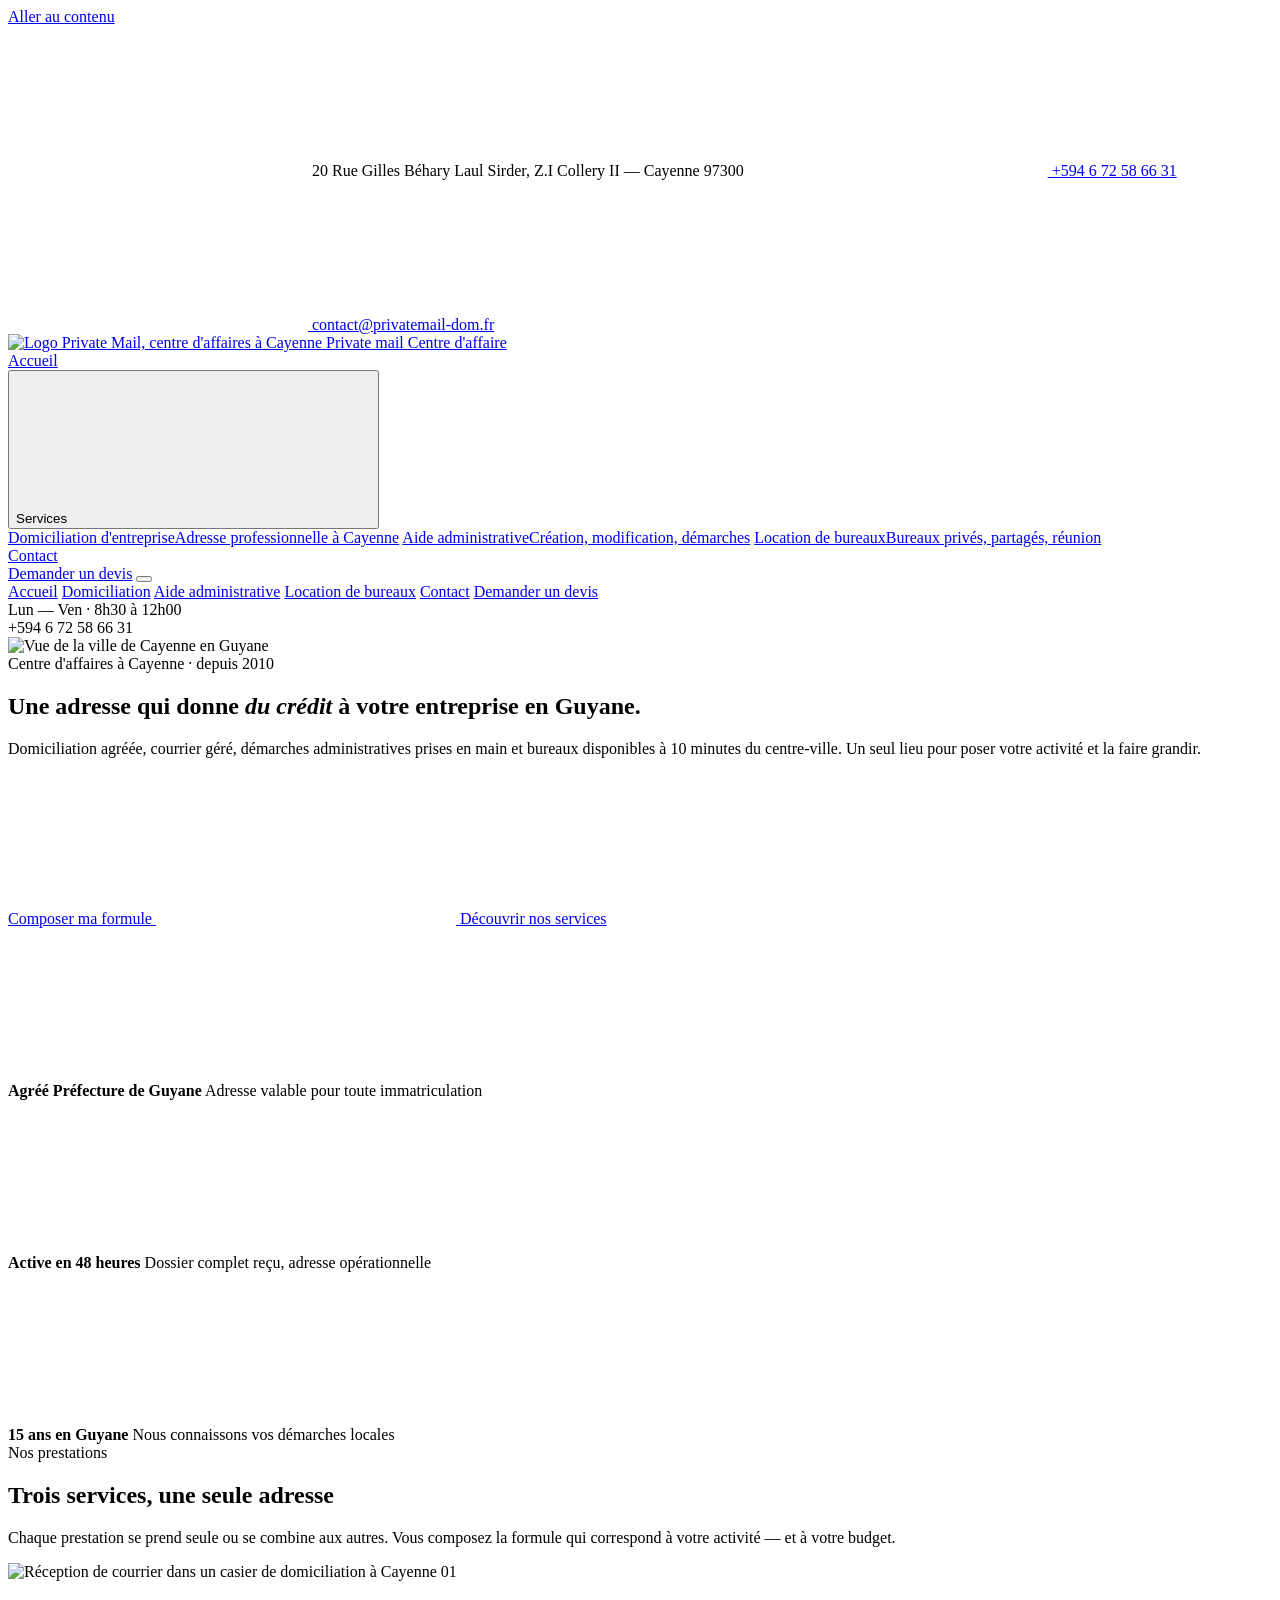
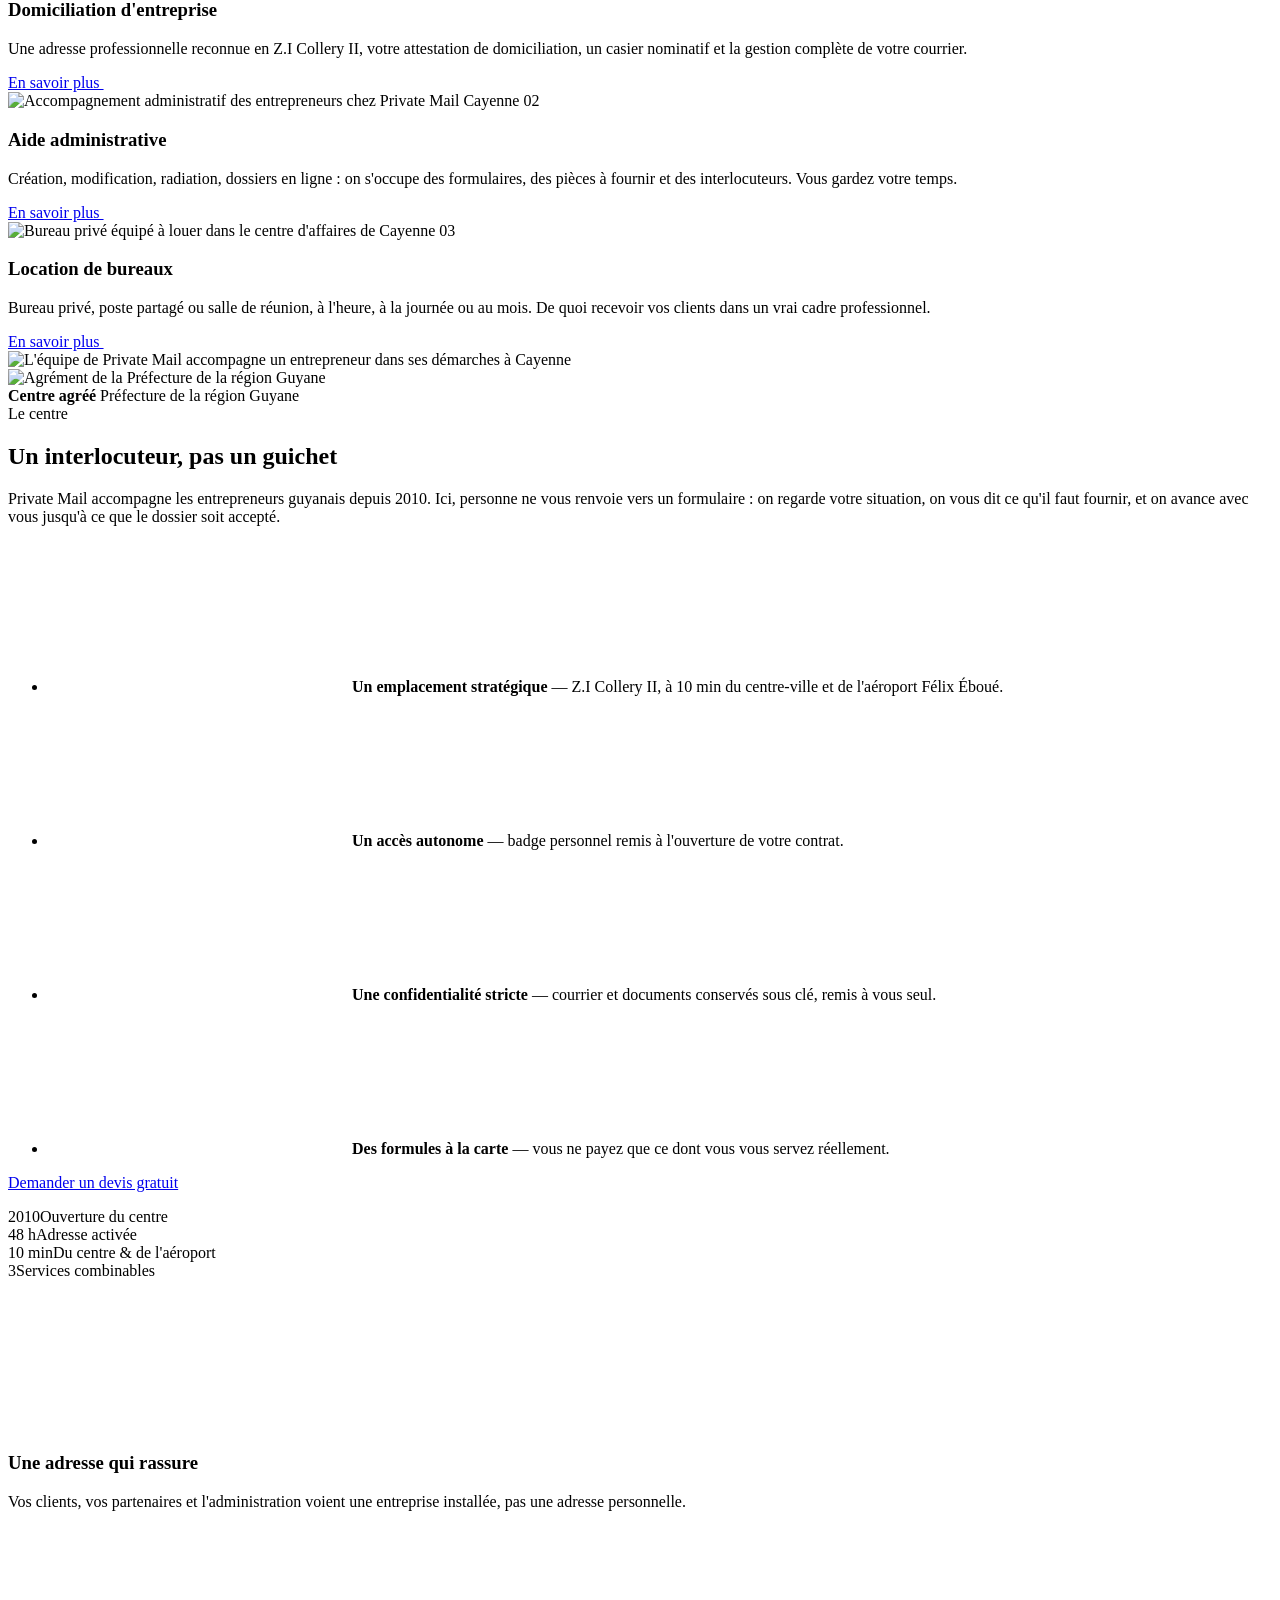
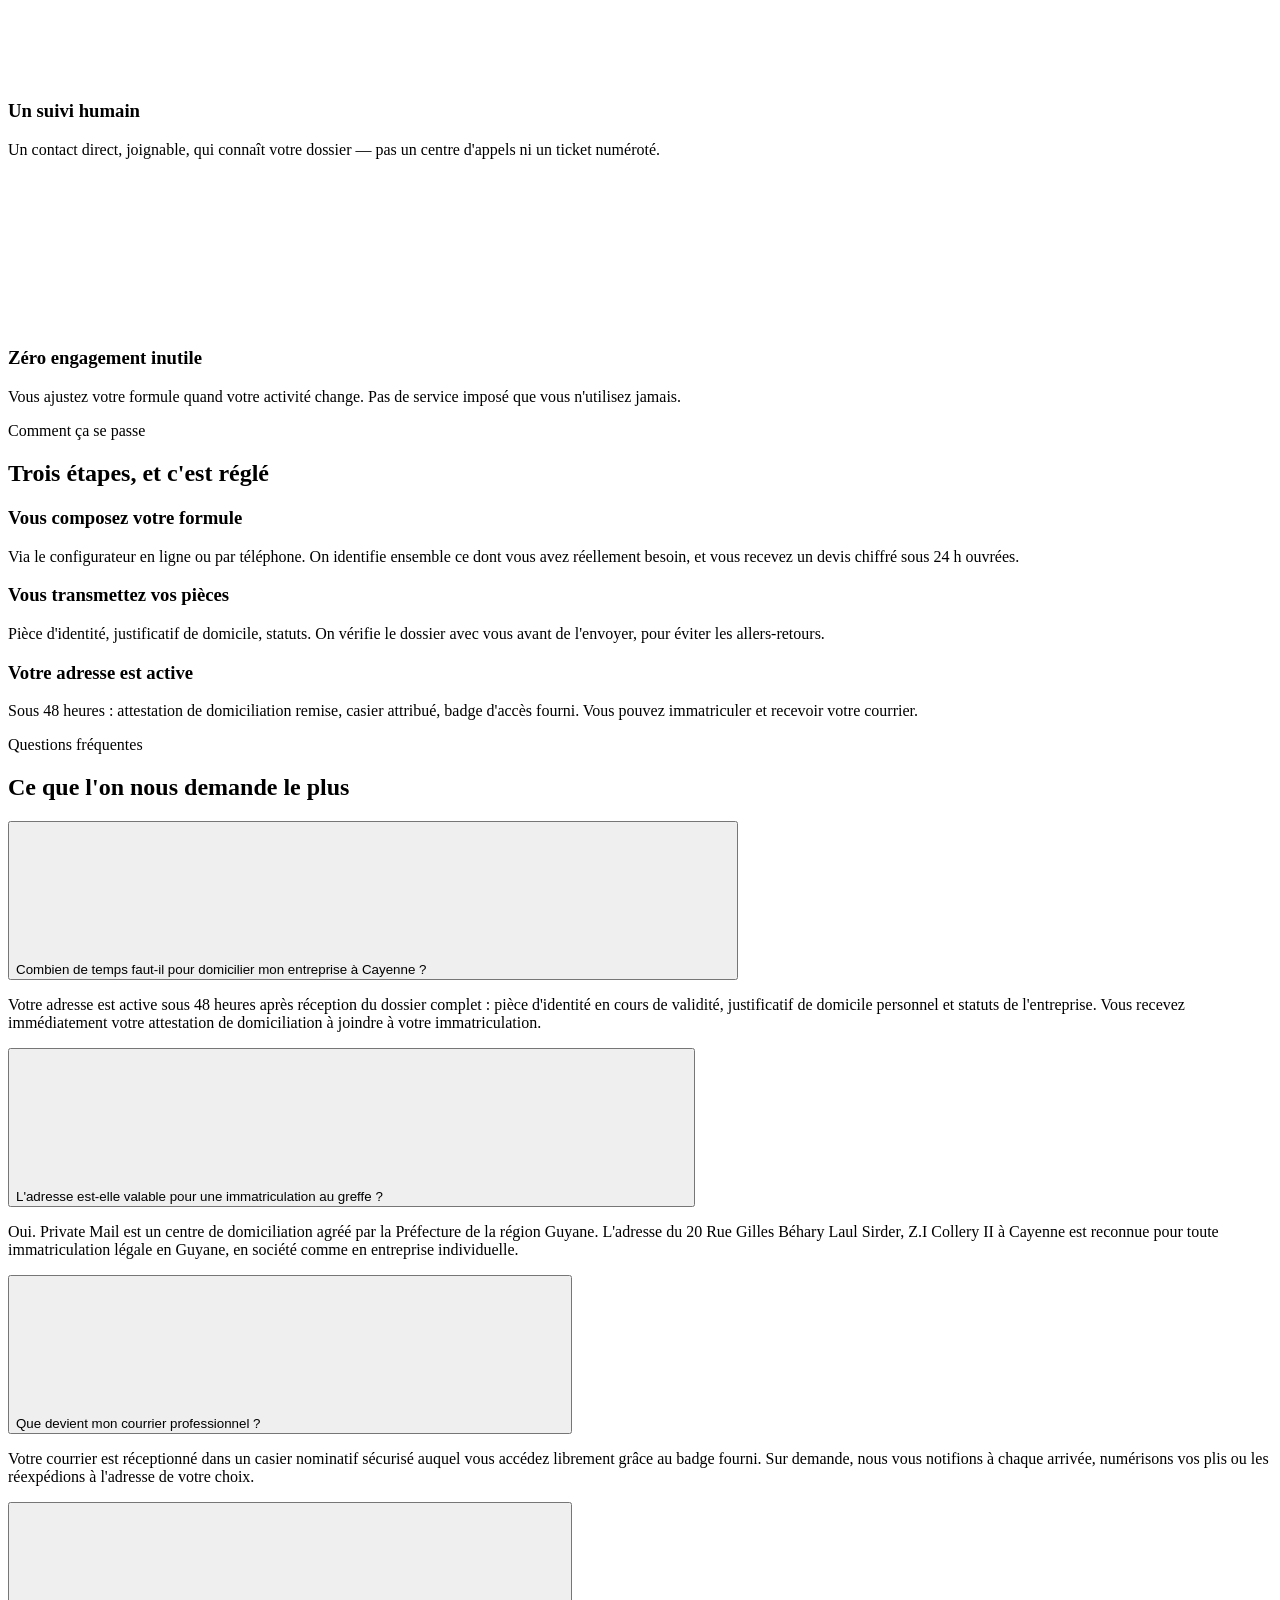
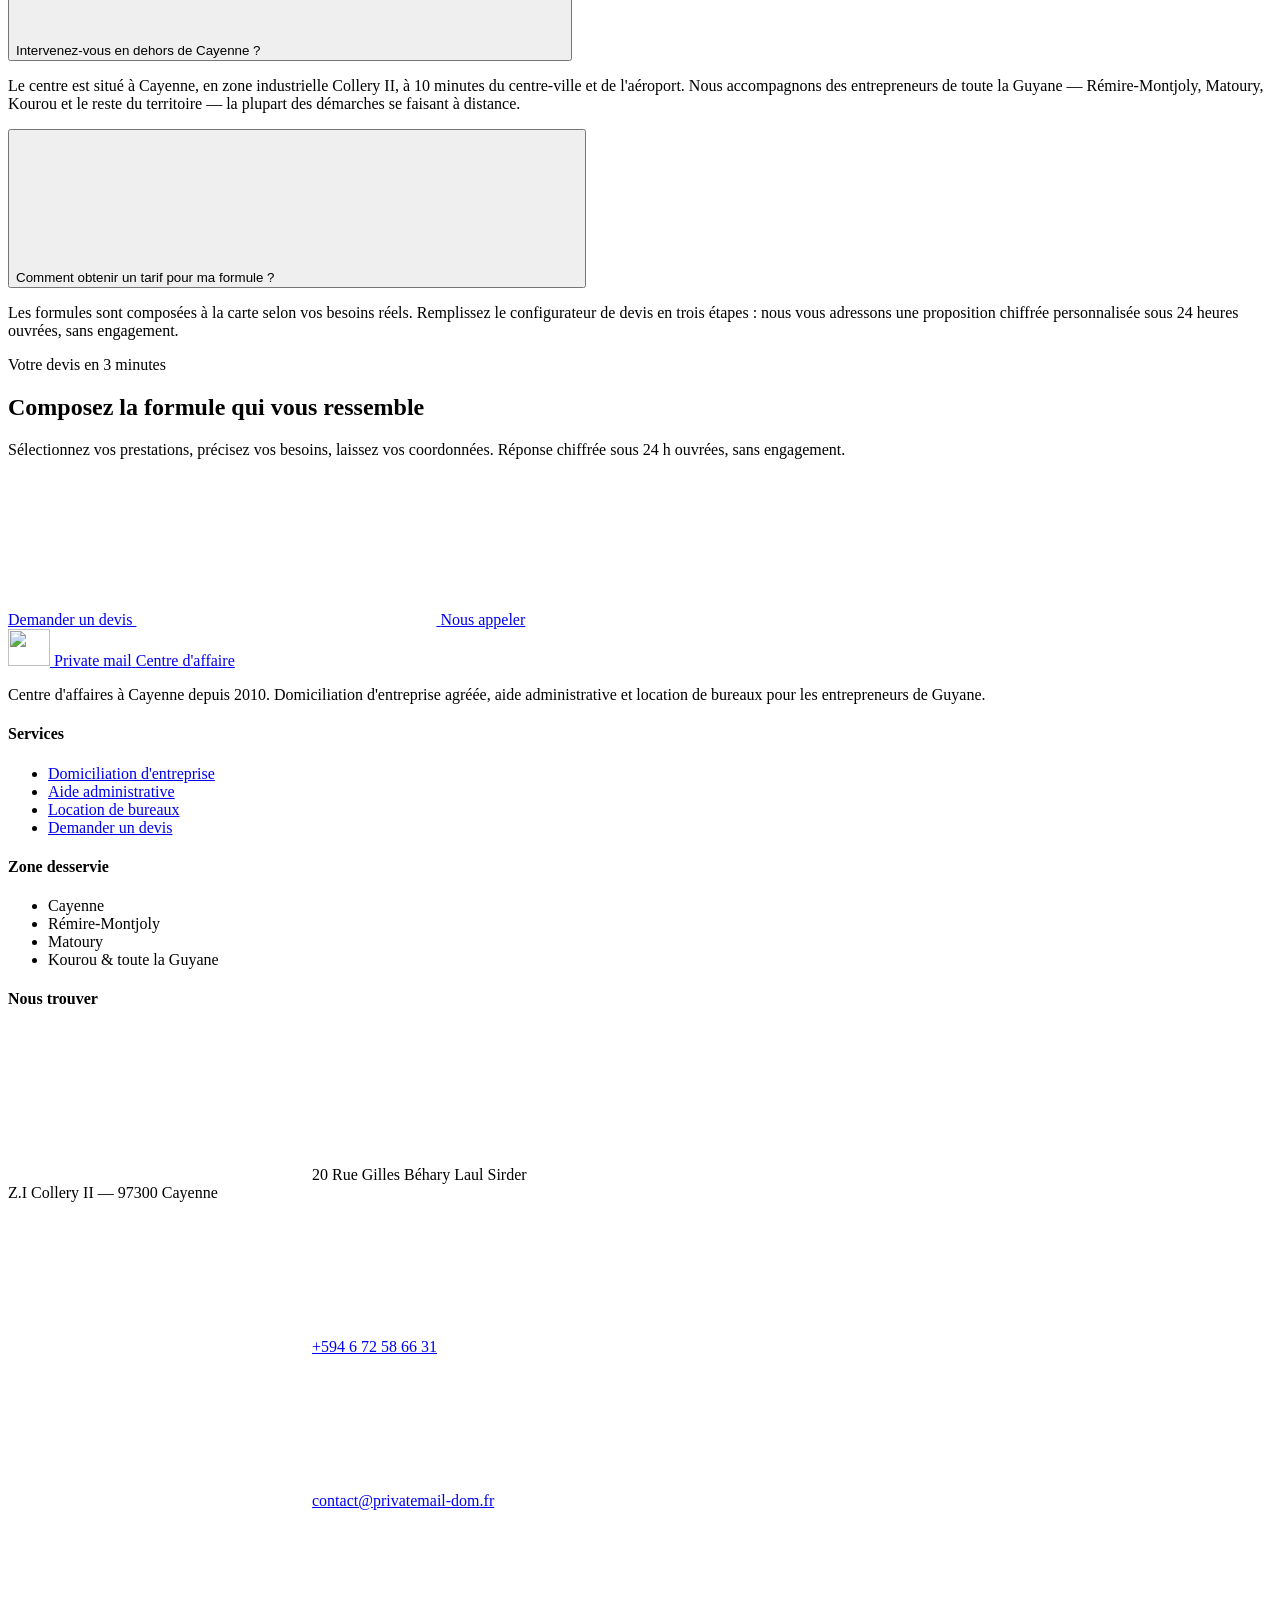
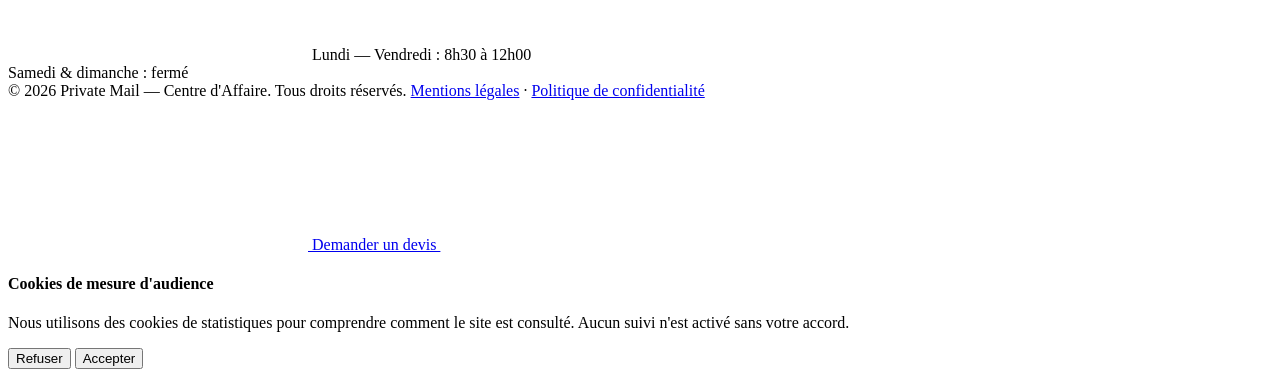
==== index.html @ 384c331b "Add files via upload" ====
<!DOCTYPE html>
<html lang="fr">
<head>
<meta charset="utf-8">
<meta name="viewport" content="width=device-width, initial-scale=1">
<title>Private Mail — Domiciliation d'entreprise à Cayenne</title>
<meta name="description" content="Centre d'affaires à Cayenne depuis 2010 : domiciliation d'entreprise agréée, aide administrative et location de bureaux en Guyane. Devis gratuit sous 24 h.">
<link rel="canonical" href="https://privatemail-dom.fr/">
<meta name="theme-color" content="#1C1815">
<link rel="icon" href="assets/img/favicon.png" type="image/png">

<meta property="og:type" content="website">
<meta property="og:locale" content="fr_FR">
<meta property="og:site_name" content="Private Mail — Centre d'Affaire">
<meta property="og:title" content="Private Mail — Domiciliation d'entreprise à Cayenne">
<meta property="og:description" content="Domiciliation agréée, aide administrative et location de bureaux à Cayenne. Adresse professionnelle active en 48 h.">
<meta property="og:url" content="https://privatemail-dom.fr/">
<meta property="og:image" content="https://privatemail-dom.fr/assets/img/ville-cayenne-guyane.webp">

<link rel="preconnect" href="https://fonts.googleapis.com">
<link rel="preconnect" href="https://fonts.gstatic.com" crossorigin>
<link href="https://fonts.googleapis.com/css2?family=Playfair+Display:ital,wght@0,500;0,600;1,500&family=Open+Sans:wght@400;600;700&display=swap" rel="stylesheet">
<link rel="stylesheet" href="assets/css/style.css">

<script type="application/ld+json">
{
  "@context": "https://schema.org",
  "@type": "ProfessionalService",
  "@id": "https://privatemail-dom.fr/#business",
  "name": "Private Mail — Centre d'Affaire",
  "description": "Centre d'affaires à Cayenne : domiciliation d'entreprise agréée par la Préfecture de la région Guyane, aide administrative et location de bureaux privés ou partagés.",
  "url": "https://privatemail-dom.fr/",
  "logo": "https://privatemail-dom.fr/assets/img/logo-private-mail.png",
  "image": "https://privatemail-dom.fr/assets/img/salle-courrier-private-mail-cayenne.jpg",
  "telephone": "+594672586631",
  "email": "contact@privatemail-dom.fr",
  "priceRange": "$$",
  "foundingDate": "2010",
  "address": {
    "@type": "PostalAddress",
    "streetAddress": "20 Rue Gilles Béhary Laul Sirder, Z.I Collery II",
    "addressLocality": "Cayenne",
    "postalCode": "97300",
    "addressRegion": "Guyane",
    "addressCountry": "GF"
  },
  "areaServed": [
    { "@type": "City", "name": "Cayenne" },
    { "@type": "City", "name": "Rémire-Montjoly" },
    { "@type": "City", "name": "Matoury" },
    { "@type": "City", "name": "Kourou" },
    { "@type": "AdministrativeArea", "name": "Guyane" }
  ],
  "openingHoursSpecification": [{
    "@type": "OpeningHoursSpecification",
    "dayOfWeek": ["Monday", "Tuesday", "Wednesday", "Thursday", "Friday"],
    "opens": "08:30",
    "closes": "12:00"
  }],
  "hasOfferCatalog": {
    "@type": "OfferCatalog",
    "name": "Services Private Mail",
    "itemListElement": [
      { "@type": "Offer", "itemOffered": { "@type": "Service", "name": "Domiciliation d'entreprise à Cayenne", "url": "https://privatemail-dom.fr/domiciliation.html" } },
      { "@type": "Offer", "itemOffered": { "@type": "Service", "name": "Aide administrative aux entreprises", "url": "https://privatemail-dom.fr/aide-administrative.html" } },
      { "@type": "Offer", "itemOffered": { "@type": "Service", "name": "Location de bureaux à Cayenne", "url": "https://privatemail-dom.fr/location-bureaux.html" } }
    ]
  }
}
</script>
<script type="application/ld+json">
{
  "@context": "https://schema.org",
  "@type": "FAQPage",
  "mainEntity": [
    {
      "@type": "Question",
      "name": "Combien de temps faut-il pour domicilier mon entreprise à Cayenne ?",
      "acceptedAnswer": { "@type": "Answer", "text": "Votre adresse est active sous 48 heures après réception du dossier complet : pièce d'identité en cours de validité, justificatif de domicile personnel et statuts de l'entreprise. Vous recevez immédiatement votre attestation de domiciliation à joindre à votre immatriculation." }
    },
    {
      "@type": "Question",
      "name": "L'adresse de Private Mail est-elle valable pour une immatriculation au greffe ?",
      "acceptedAnswer": { "@type": "Answer", "text": "Oui. Private Mail est un centre de domiciliation agréé par la Préfecture de la région Guyane. L'adresse du 20 Rue Gilles Béhary Laul Sirder, Z.I Collery II à Cayenne est reconnue pour toute immatriculation légale en Guyane, en société comme en entreprise individuelle." }
    },
    {
      "@type": "Question",
      "name": "Que devient mon courrier professionnel ?",
      "acceptedAnswer": { "@type": "Answer", "text": "Votre courrier est réceptionné dans un casier nominatif sécurisé auquel vous accédez librement grâce au badge fourni. Sur demande, nous vous notifions à chaque arrivée, numérisons vos plis ou les réexpédions à l'adresse de votre choix." }
    },
    {
      "@type": "Question",
      "name": "Intervenez-vous en dehors de Cayenne ?",
      "acceptedAnswer": { "@type": "Answer", "text": "Le centre est situé à Cayenne, en zone industrielle Collery II, à 10 minutes du centre-ville et de l'aéroport. Nous accompagnons des entrepreneurs de toute la Guyane : Rémire-Montjoly, Matoury, Kourou et le reste du territoire, la plupart des démarches se faisant à distance." }
    },
    {
      "@type": "Question",
      "name": "Comment obtenir un tarif pour ma formule ?",
      "acceptedAnswer": { "@type": "Answer", "text": "Les formules sont composées à la carte selon vos besoins réels. Remplissez le configurateur de devis en trois étapes : nous vous adressons une proposition chiffrée personnalisée sous 24 heures ouvrées, sans engagement." }
    }
  ]
}
</script>
<script src="assets/js/main.js" defer></script>
</head>
<body>
<a class="skip-link" href="#main">Aller au contenu</a>

<!-- Barre d'informations -->
<div class="topbar">
  <div class="wrap topbar__inner">
    <span class="topbar__item topbar__item--addr">
      <svg class="ico"><use href="assets/icons.svg#i-pin"></use></svg>
      20 Rue Gilles Béhary Laul Sirder, Z.I Collery II — Cayenne 97300
    </span>
    <a class="topbar__item" href="tel:+594672586631">
      <svg class="ico"><use href="assets/icons.svg#i-phone"></use></svg>
      +594 6 72 58 66 31
    </a>
    <a class="topbar__item" href="mailto:contact@privatemail-dom.fr">
      <svg class="ico"><use href="assets/icons.svg#i-mail"></use></svg>
      contact@privatemail-dom.fr
    </a>
  </div>
</div>

<!-- En-tête -->
<header class="header">
  <div class="wrap header__inner">
    <a class="brand" href="index.html">
      <img src="assets/img/logo-private-mail.png" alt="Logo Private Mail, centre d'affaires à Cayenne" width="42" height="37">
      <span>
        <span class="brand__name">Private mail</span>
        <span class="brand__tag">Centre d'affaire</span>
      </span>
    </a>

    <nav class="nav" aria-label="Navigation principale">
      <a class="nav__link" href="index.html" aria-current="page">Accueil</a>
      <div class="nav__group">
        <button class="nav__toggle" aria-expanded="false">
          Services
          <svg class="chev"><use href="assets/icons.svg#i-chevron"></use></svg>
        </button>
        <div class="submenu">
          <a href="domiciliation.html">Domiciliation d'entreprise<span>Adresse professionnelle à Cayenne</span></a>
          <a href="aide-administrative.html">Aide administrative<span>Création, modification, démarches</span></a>
          <a href="location-bureaux.html">Location de bureaux<span>Bureaux privés, partagés, réunion</span></a>
        </div>
      </div>
      <a class="nav__link" href="devis.html#contact">Contact</a>
    </nav>

    <a class="btn header__cta" href="devis.html">Demander un devis</a>

    <button class="burger" aria-label="Ouvrir le menu" aria-expanded="false"><span></span></button>
  </div>
</header>

<!-- Menu mobile -->
<nav class="mobile-nav" aria-label="Navigation mobile">
  <a href="index.html">Accueil</a>
  <a href="domiciliation.html">Domiciliation</a>
  <a href="aide-administrative.html">Aide administrative</a>
  <a href="location-bureaux.html">Location de bureaux</a>
  <a href="devis.html#contact">Contact</a>
  <a class="btn btn--lg" href="devis.html">Demander un devis</a>
  <div class="mobile-nav__meta">
    Lun — Ven · 8h30 à 12h00<br>
    +594 6 72 58 66 31
  </div>
</nav>

<main id="main">

  <!-- Hero -->
  <section class="hero">
    <div class="hero__media">
      <img src="assets/img/ville-cayenne-guyane.webp" alt="Vue de la ville de Cayenne en Guyane" width="1000" height="667" fetchpriority="high">
    </div>
    <div class="wrap hero__inner">
      <div class="hero__content">
        <span class="eyebrow hero__eyebrow">Centre d'affaires à Cayenne · depuis 2010</span>
        <h1>Une adresse qui donne <em>du crédit</em> à votre entreprise en Guyane.</h1>
        <p class="hero__lead">
          Domiciliation agréée, courrier géré, démarches administratives prises en main et bureaux
          disponibles à 10 minutes du centre-ville. Un seul lieu pour poser votre activité et la faire grandir.
        </p>
        <div class="hero__actions">
          <a class="btn btn--lg" href="devis.html">
            Composer ma formule
            <svg class="ico"><use href="assets/icons.svg#i-arrow"></use></svg>
          </a>
          <a class="btn btn--lg btn--outline-light" href="#services">Découvrir nos services</a>
        </div>
      </div>

      <div class="hero__proof">
        <div class="proof-item">
          <svg class="ico"><use href="assets/icons.svg#i-shield"></use></svg>
          <div>
            <strong>Agréé Préfecture de Guyane</strong>
            <span>Adresse valable pour toute immatriculation</span>
          </div>
        </div>
        <div class="proof-item">
          <svg class="ico"><use href="assets/icons.svg#i-bolt"></use></svg>
          <div>
            <strong>Active en 48 heures</strong>
            <span>Dossier complet reçu, adresse opérationnelle</span>
          </div>
        </div>
        <div class="proof-item">
          <svg class="ico"><use href="assets/icons.svg#i-award"></use></svg>
          <div>
            <strong>15 ans en Guyane</strong>
            <span>Nous connaissons vos démarches locales</span>
          </div>
        </div>
      </div>
    </div>
  </section>

  <!-- Services -->
  <section class="section section--cream" id="services">
    <div class="wrap">
      <div class="section-head section-head--center reveal">
        <span class="eyebrow eyebrow--center">Nos prestations</span>
        <h2>Trois services, une seule adresse</h2>
        <p class="lead lead--center">
          Chaque prestation se prend seule ou se combine aux autres. Vous composez la formule
          qui correspond à votre activité — et à votre budget.
        </p>
      </div>

      <div class="grid grid--3">
        <article class="svc reveal">
          <div class="svc__media">
            <img src="assets/img/reception-courrier-domiciliation-cayenne.jpg" alt="Réception de courrier dans un casier de domiciliation à Cayenne" loading="lazy" width="800" height="500">
            <span class="svc__num">01</span>
          </div>
          <div class="svc__body">
            <h3>Domiciliation d'entreprise</h3>
            <p>
              Une adresse professionnelle reconnue en Z.I Collery II, votre attestation de
              domiciliation, un casier nominatif et la gestion complète de votre courrier.
            </p>
            <a class="link-arrow" href="domiciliation.html">
              En savoir plus
              <svg class="ico" width="14" height="14"><use href="assets/icons.svg#i-arrow"></use></svg>
            </a>
          </div>
        </article>

        <article class="svc reveal" data-delay="1">
          <div class="svc__media">
            <img src="assets/img/accompagnement-administratif-cayenne.jpg" alt="Accompagnement administratif des entrepreneurs chez Private Mail Cayenne" loading="lazy" width="800" height="500">
            <span class="svc__num">02</span>
          </div>
          <div class="svc__body">
            <h3>Aide administrative</h3>
            <p>
              Création, modification, radiation, dossiers en ligne : on s'occupe des formulaires,
              des pièces à fournir et des interlocuteurs. Vous gardez votre temps.
            </p>
            <a class="link-arrow" href="aide-administrative.html">
              En savoir plus
              <svg class="ico" width="14" height="14"><use href="assets/icons.svg#i-arrow"></use></svg>
            </a>
          </div>
        </article>

        <article class="svc reveal" data-delay="2">
          <div class="svc__media">
            <img src="assets/img/bureau-prive-location-cayenne.jpg" alt="Bureau privé équipé à louer dans le centre d'affaires de Cayenne" loading="lazy" width="800" height="500">
            <span class="svc__num">03</span>
          </div>
          <div class="svc__body">
            <h3>Location de bureaux</h3>
            <p>
              Bureau privé, poste partagé ou salle de réunion, à l'heure, à la journée ou au mois.
              De quoi recevoir vos clients dans un vrai cadre professionnel.
            </p>
            <a class="link-arrow" href="location-bureaux.html">
              En savoir plus
              <svg class="ico" width="14" height="14"><use href="assets/icons.svg#i-arrow"></use></svg>
            </a>
          </div>
        </article>
      </div>
    </div>
  </section>

  <!-- Le centre -->
  <section class="section section--paper">
    <div class="wrap split split--reverse">
      <div class="split__media split__media--tall reveal">
        <img src="assets/img/gerant-private-mail-cayenne.jpg" alt="L'équipe de Private Mail accompagne un entrepreneur dans ses démarches à Cayenne" loading="lazy" width="900" height="1200">
        <div class="badge-float">
          <img src="assets/img/agrement-prefecture-guyane.png" alt="Agrément de la Préfecture de la région Guyane" width="54" height="48" loading="lazy">
          <div>
            <strong>Centre agréé</strong>
            <span>Préfecture de la région Guyane</span>
          </div>
        </div>
      </div>
      <div class="reveal" data-delay="1">
        <span class="eyebrow">Le centre</span>
        <h2>Un interlocuteur, pas un guichet</h2>
        <p class="lead">
          Private Mail accompagne les entrepreneurs guyanais depuis 2010. Ici, personne ne vous
          renvoie vers un formulaire : on regarde votre situation, on vous dit ce qu'il faut fournir,
          et on avance avec vous jusqu'à ce que le dossier soit accepté.
        </p>
        <ul class="checklist">
          <li>
            <svg class="ico"><use href="assets/icons.svg#i-check"></use></svg>
            <span><strong>Un emplacement stratégique</strong> — Z.I Collery II, à 10 min du centre-ville et de l'aéroport Félix Éboué.</span>
          </li>
          <li>
            <svg class="ico"><use href="assets/icons.svg#i-check"></use></svg>
            <span><strong>Un accès autonome</strong> — badge personnel remis à l'ouverture de votre contrat.</span>
          </li>
          <li>
            <svg class="ico"><use href="assets/icons.svg#i-check"></use></svg>
            <span><strong>Une confidentialité stricte</strong> — courrier et documents conservés sous clé, remis à vous seul.</span>
          </li>
          <li>
            <svg class="ico"><use href="assets/icons.svg#i-check"></use></svg>
            <span><strong>Des formules à la carte</strong> — vous ne payez que ce dont vous vous servez réellement.</span>
          </li>
        </ul>
        <p style="margin-top:var(--s-6)">
          <a class="btn" href="devis.html">Demander un devis gratuit</a>
        </p>
      </div>
    </div>
  </section>

  <!-- Chiffres + arguments -->
  <section class="section section--ink">
    <div class="wrap">
      <div class="stats reveal">
        <div class="stat"><span class="stat__n">2010</span><span class="stat__l">Ouverture du centre</span></div>
        <div class="stat"><span class="stat__n">48 h</span><span class="stat__l">Adresse activée</span></div>
        <div class="stat"><span class="stat__n">10 min</span><span class="stat__l">Du centre &amp; de l'aéroport</span></div>
        <div class="stat"><span class="stat__n">3</span><span class="stat__l">Services combinables</span></div>
      </div>

      <div class="grid grid--3" style="margin-top:var(--s-8)">
        <div class="feat reveal">
          <svg class="ico"><use href="assets/icons.svg#i-building"></use></svg>
          <h3>Une adresse qui rassure</h3>
          <p>Vos clients, vos partenaires et l'administration voient une entreprise installée, pas une adresse personnelle.</p>
        </div>
        <div class="feat reveal" data-delay="1">
          <svg class="ico"><use href="assets/icons.svg#i-support"></use></svg>
          <h3>Un suivi humain</h3>
          <p>Un contact direct, joignable, qui connaît votre dossier — pas un centre d'appels ni un ticket numéroté.</p>
        </div>
        <div class="feat reveal" data-delay="2">
          <svg class="ico"><use href="assets/icons.svg#i-key"></use></svg>
          <h3>Zéro engagement inutile</h3>
          <p>Vous ajustez votre formule quand votre activité change. Pas de service imposé que vous n'utilisez jamais.</p>
        </div>
      </div>
    </div>
  </section>

  <!-- Comment ça marche -->
  <section class="section section--cream">
    <div class="wrap">
      <div class="section-head section-head--center reveal">
        <span class="eyebrow eyebrow--center">Comment ça se passe</span>
        <h2>Trois étapes, et c'est réglé</h2>
      </div>
      <div class="steps">
        <div class="step reveal">
          <h3>Vous composez votre formule</h3>
          <p>Via le configurateur en ligne ou par téléphone. On identifie ensemble ce dont vous avez réellement besoin, et vous recevez un devis chiffré sous 24 h ouvrées.</p>
        </div>
        <div class="step reveal" data-delay="1">
          <h3>Vous transmettez vos pièces</h3>
          <p>Pièce d'identité, justificatif de domicile, statuts. On vérifie le dossier avec vous avant de l'envoyer, pour éviter les allers-retours.</p>
        </div>
        <div class="step reveal" data-delay="2">
          <h3>Votre adresse est active</h3>
          <p>Sous 48 heures : attestation de domiciliation remise, casier attribué, badge d'accès fourni. Vous pouvez immatriculer et recevoir votre courrier.</p>
        </div>
      </div>
    </div>
  </section>

  <!-- FAQ -->
  <section class="section section--paper">
    <div class="wrap-narrow">
      <div class="section-head section-head--center reveal">
        <span class="eyebrow eyebrow--center">Questions fréquentes</span>
        <h2>Ce que l'on nous demande le plus</h2>
      </div>

      <div class="faq reveal">
        <div class="faq__item">
          <button class="faq__q" aria-expanded="false">
            Combien de temps faut-il pour domicilier mon entreprise à Cayenne ?
            <span class="sign"><svg><use href="assets/icons.svg#i-plus"></use></svg></span>
          </button>
          <div class="faq__a"><div><p>Votre adresse est active sous 48 heures après réception du dossier complet : pièce d'identité en cours de validité, justificatif de domicile personnel et statuts de l'entreprise. Vous recevez immédiatement votre attestation de domiciliation à joindre à votre immatriculation.</p></div></div>
        </div>
        <div class="faq__item">
          <button class="faq__q" aria-expanded="false">
            L'adresse est-elle valable pour une immatriculation au greffe ?
            <span class="sign"><svg><use href="assets/icons.svg#i-plus"></use></svg></span>
          </button>
          <div class="faq__a"><div><p>Oui. Private Mail est un centre de domiciliation agréé par la Préfecture de la région Guyane. L'adresse du 20 Rue Gilles Béhary Laul Sirder, Z.I Collery II à Cayenne est reconnue pour toute immatriculation légale en Guyane, en société comme en entreprise individuelle.</p></div></div>
        </div>
        <div class="faq__item">
          <button class="faq__q" aria-expanded="false">
            Que devient mon courrier professionnel ?
            <span class="sign"><svg><use href="assets/icons.svg#i-plus"></use></svg></span>
          </button>
          <div class="faq__a"><div><p>Votre courrier est réceptionné dans un casier nominatif sécurisé auquel vous accédez librement grâce au badge fourni. Sur demande, nous vous notifions à chaque arrivée, numérisons vos plis ou les réexpédions à l'adresse de votre choix.</p></div></div>
        </div>
        <div class="faq__item">
          <button class="faq__q" aria-expanded="false">
            Intervenez-vous en dehors de Cayenne ?
            <span class="sign"><svg><use href="assets/icons.svg#i-plus"></use></svg></span>
          </button>
          <div class="faq__a"><div><p>Le centre est situé à Cayenne, en zone industrielle Collery II, à 10 minutes du centre-ville et de l'aéroport. Nous accompagnons des entrepreneurs de toute la Guyane — Rémire-Montjoly, Matoury, Kourou et le reste du territoire — la plupart des démarches se faisant à distance.</p></div></div>
        </div>
        <div class="faq__item">
          <button class="faq__q" aria-expanded="false">
            Comment obtenir un tarif pour ma formule ?
            <span class="sign"><svg><use href="assets/icons.svg#i-plus"></use></svg></span>
          </button>
          <div class="faq__a"><div><p>Les formules sont composées à la carte selon vos besoins réels. Remplissez le configurateur de devis en trois étapes : nous vous adressons une proposition chiffrée personnalisée sous 24 heures ouvrées, sans engagement.</p></div></div>
        </div>
      </div>
    </div>
  </section>

  <!-- CTA -->
  <section class="cta-band">
    <div class="wrap cta-band__inner">
      <div class="reveal">
        <span class="eyebrow">Votre devis en 3 minutes</span>
        <h2>Composez la formule qui vous ressemble</h2>
        <p>Sélectionnez vos prestations, précisez vos besoins, laissez vos coordonnées. Réponse chiffrée sous 24 h ouvrées, sans engagement.</p>
      </div>
      <div class="cta-band__actions reveal" data-delay="1">
        <a class="btn btn--light btn--lg" href="devis.html">
          Demander un devis
          <svg class="ico"><use href="assets/icons.svg#i-arrow"></use></svg>
        </a>
        <a class="btn btn--outline-light btn--lg" href="tel:+594672586631">Nous appeler</a>
      </div>
    </div>
  </section>

</main>

<!-- Pied de page -->
<footer class="footer">
  <div class="wrap">
    <div class="footer__top">
      <div>
        <a class="brand" href="index.html">
          <img src="assets/img/logo-private-mail.png" alt="" width="42" height="37">
          <span>
            <span class="brand__name">Private mail</span>
            <span class="brand__tag">Centre d'affaire</span>
          </span>
        </a>
        <p class="footer__about">
          Centre d'affaires à Cayenne depuis 2010. Domiciliation d'entreprise agréée,
          aide administrative et location de bureaux pour les entrepreneurs de Guyane.
        </p>
      </div>

      <div>
        <h4>Services</h4>
        <ul>
          <li><a href="domiciliation.html">Domiciliation d'entreprise</a></li>
          <li><a href="aide-administrative.html">Aide administrative</a></li>
          <li><a href="location-bureaux.html">Location de bureaux</a></li>
          <li><a href="devis.html">Demander un devis</a></li>
        </ul>
      </div>

      <div>
        <h4>Zone desservie</h4>
        <ul>
          <li>Cayenne</li>
          <li>Rémire-Montjoly</li>
          <li>Matoury</li>
          <li>Kourou &amp; toute la Guyane</li>
        </ul>
      </div>

      <div>
        <h4>Nous trouver</h4>
        <div class="footer__nap">
          <div>
            <svg class="ico"><use href="assets/icons.svg#i-pin"></use></svg>
            <span>20 Rue Gilles Béhary Laul Sirder<br>Z.I Collery II — 97300 Cayenne</span>
          </div>
          <div>
            <svg class="ico"><use href="assets/icons.svg#i-phone"></use></svg>
            <a href="tel:+594672586631">+594 6 72 58 66 31</a>
          </div>
          <div>
            <svg class="ico"><use href="assets/icons.svg#i-mail"></use></svg>
            <a href="mailto:contact@privatemail-dom.fr">contact@privatemail-dom.fr</a>
          </div>
          <div>
            <svg class="ico"><use href="assets/icons.svg#i-clock"></use></svg>
            <span>Lundi — Vendredi : 8h30 à 12h00<br>Samedi &amp; dimanche : fermé</span>
          </div>
        </div>
      </div>
    </div>

    <div class="footer__bottom">
      <span>© 2026 Private Mail — Centre d'Affaire. Tous droits réservés.</span>
      <span><a href="#">Mentions légales</a> · <a href="#">Politique de confidentialité</a></span>
    </div>
  </div>
</footer>

<!-- Action permanente -->
<div class="fab">
  <a class="fab__main" href="devis.html">
    <svg class="ico"><use href="assets/icons.svg#i-quote"></use></svg>
    Demander un devis
  </a>
  <a class="fab__call" href="tel:+594672586631" aria-label="Appeler Private Mail">
    <svg class="ico"><use href="assets/icons.svg#i-phone"></use></svg>
  </a>
</div>

<!-- Consentement cookies -->
<div class="cookie" role="dialog" aria-label="Consentement aux cookies">
  <h4>Cookies de mesure d'audience</h4>
  <p>Nous utilisons des cookies de statistiques pour comprendre comment le site est consulté. Aucun suivi n'est activé sans votre accord.</p>
  <div class="cookie__actions">
    <button class="btn btn--ghost" data-consent="denied">Refuser</button>
    <button class="btn" data-consent="granted">Accepter</button>
  </div>
</div>

</body>
</html>
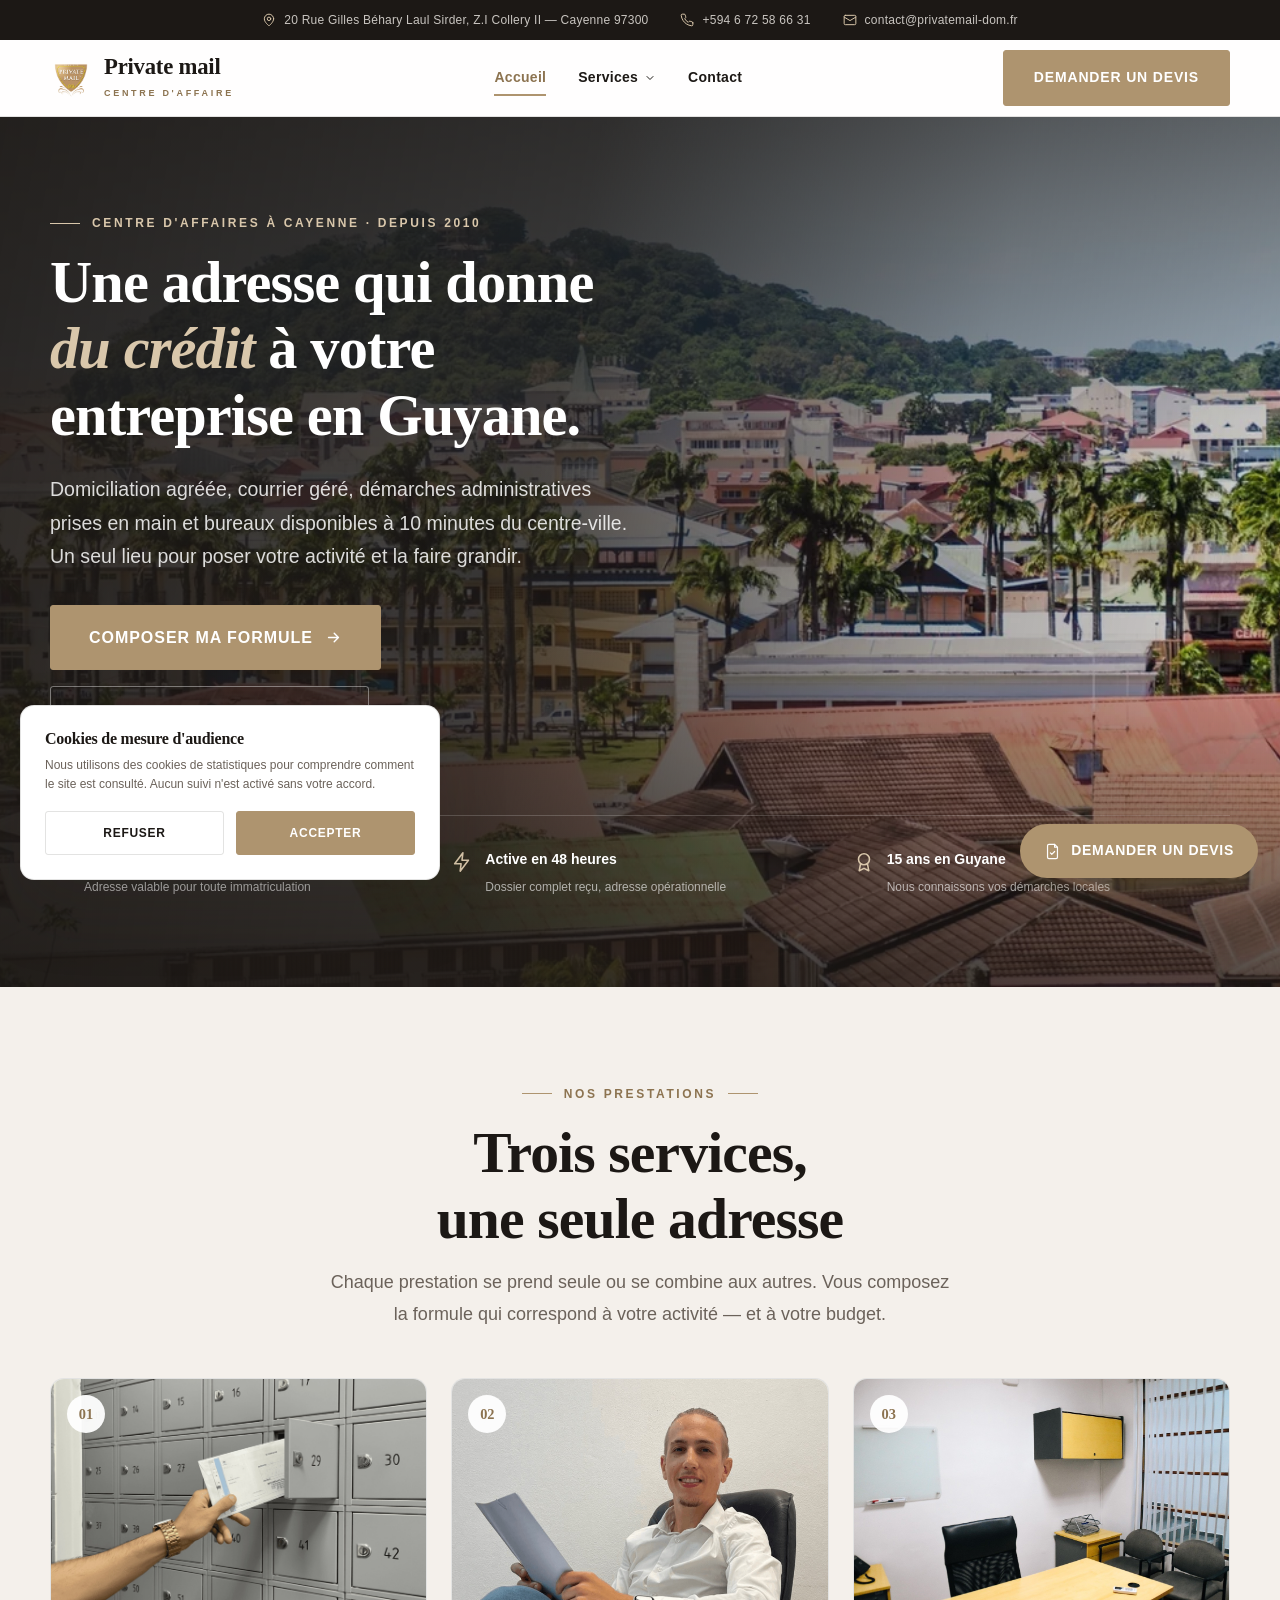
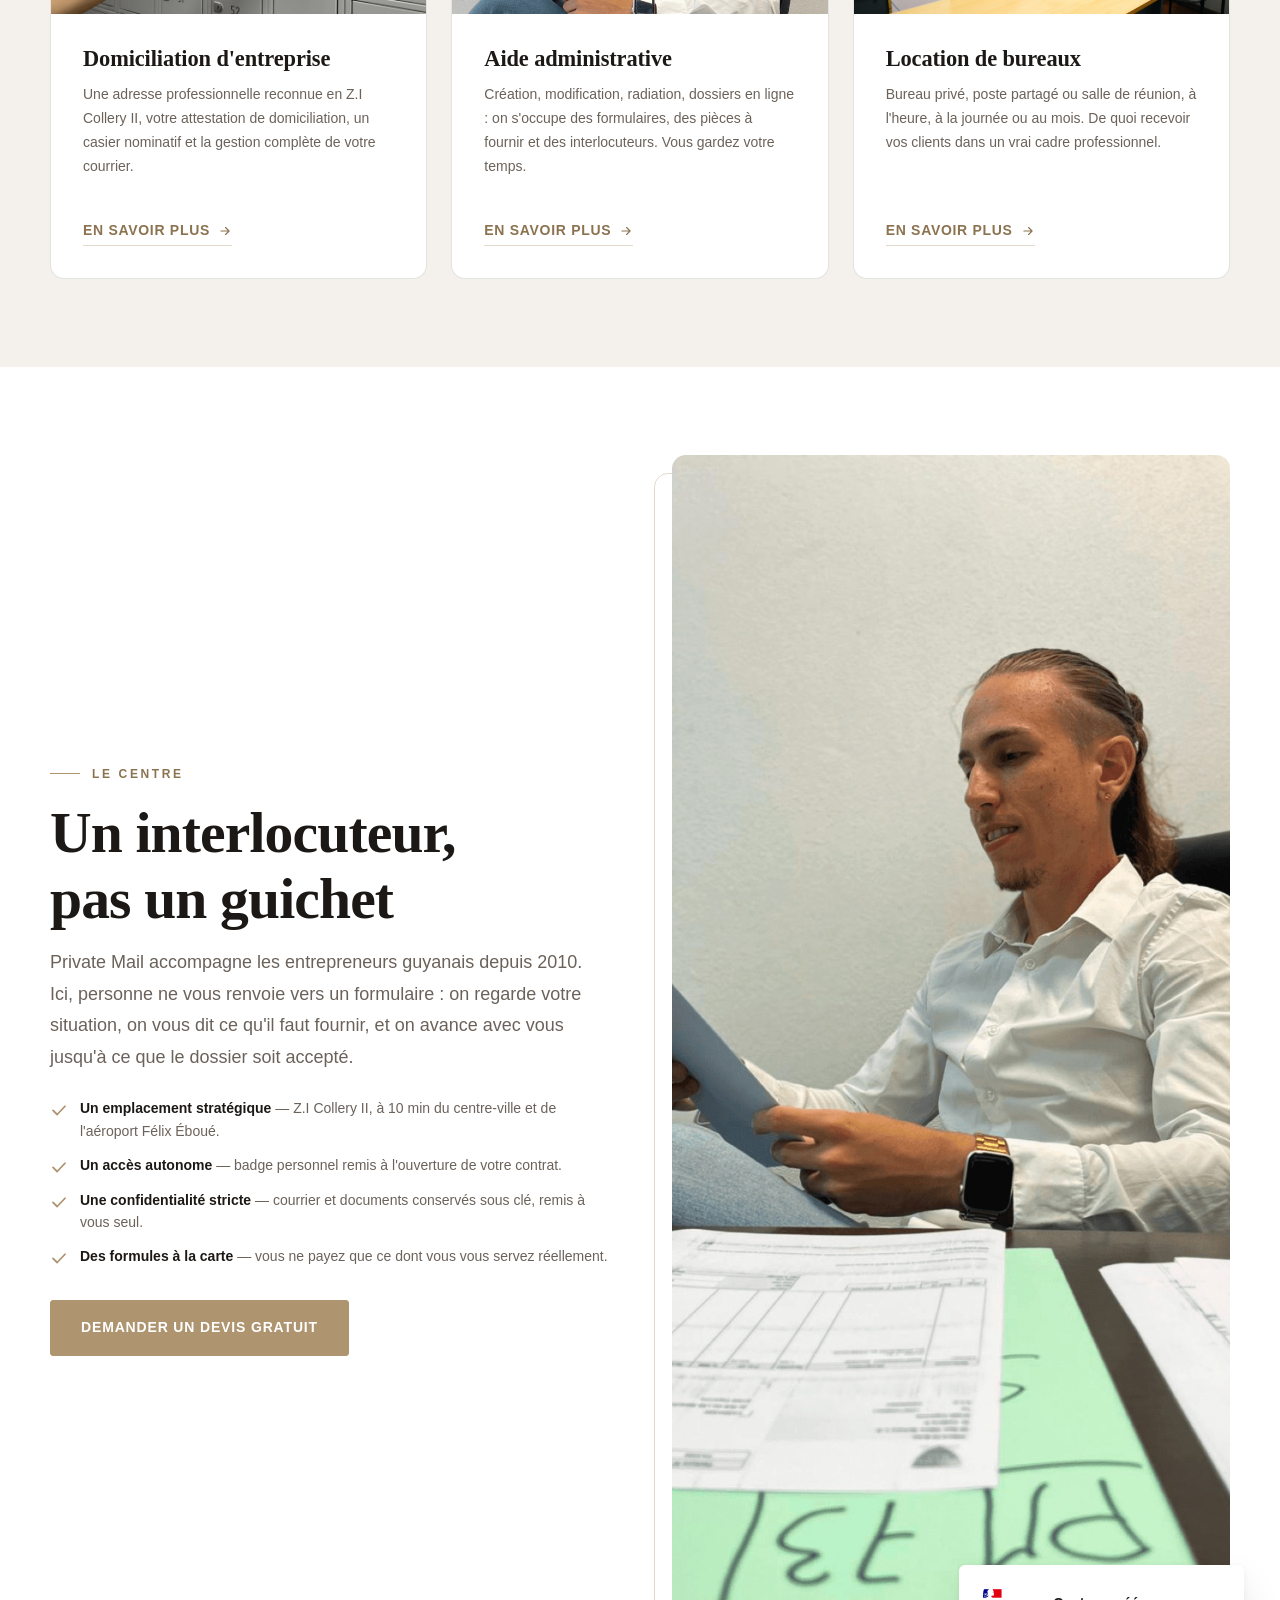
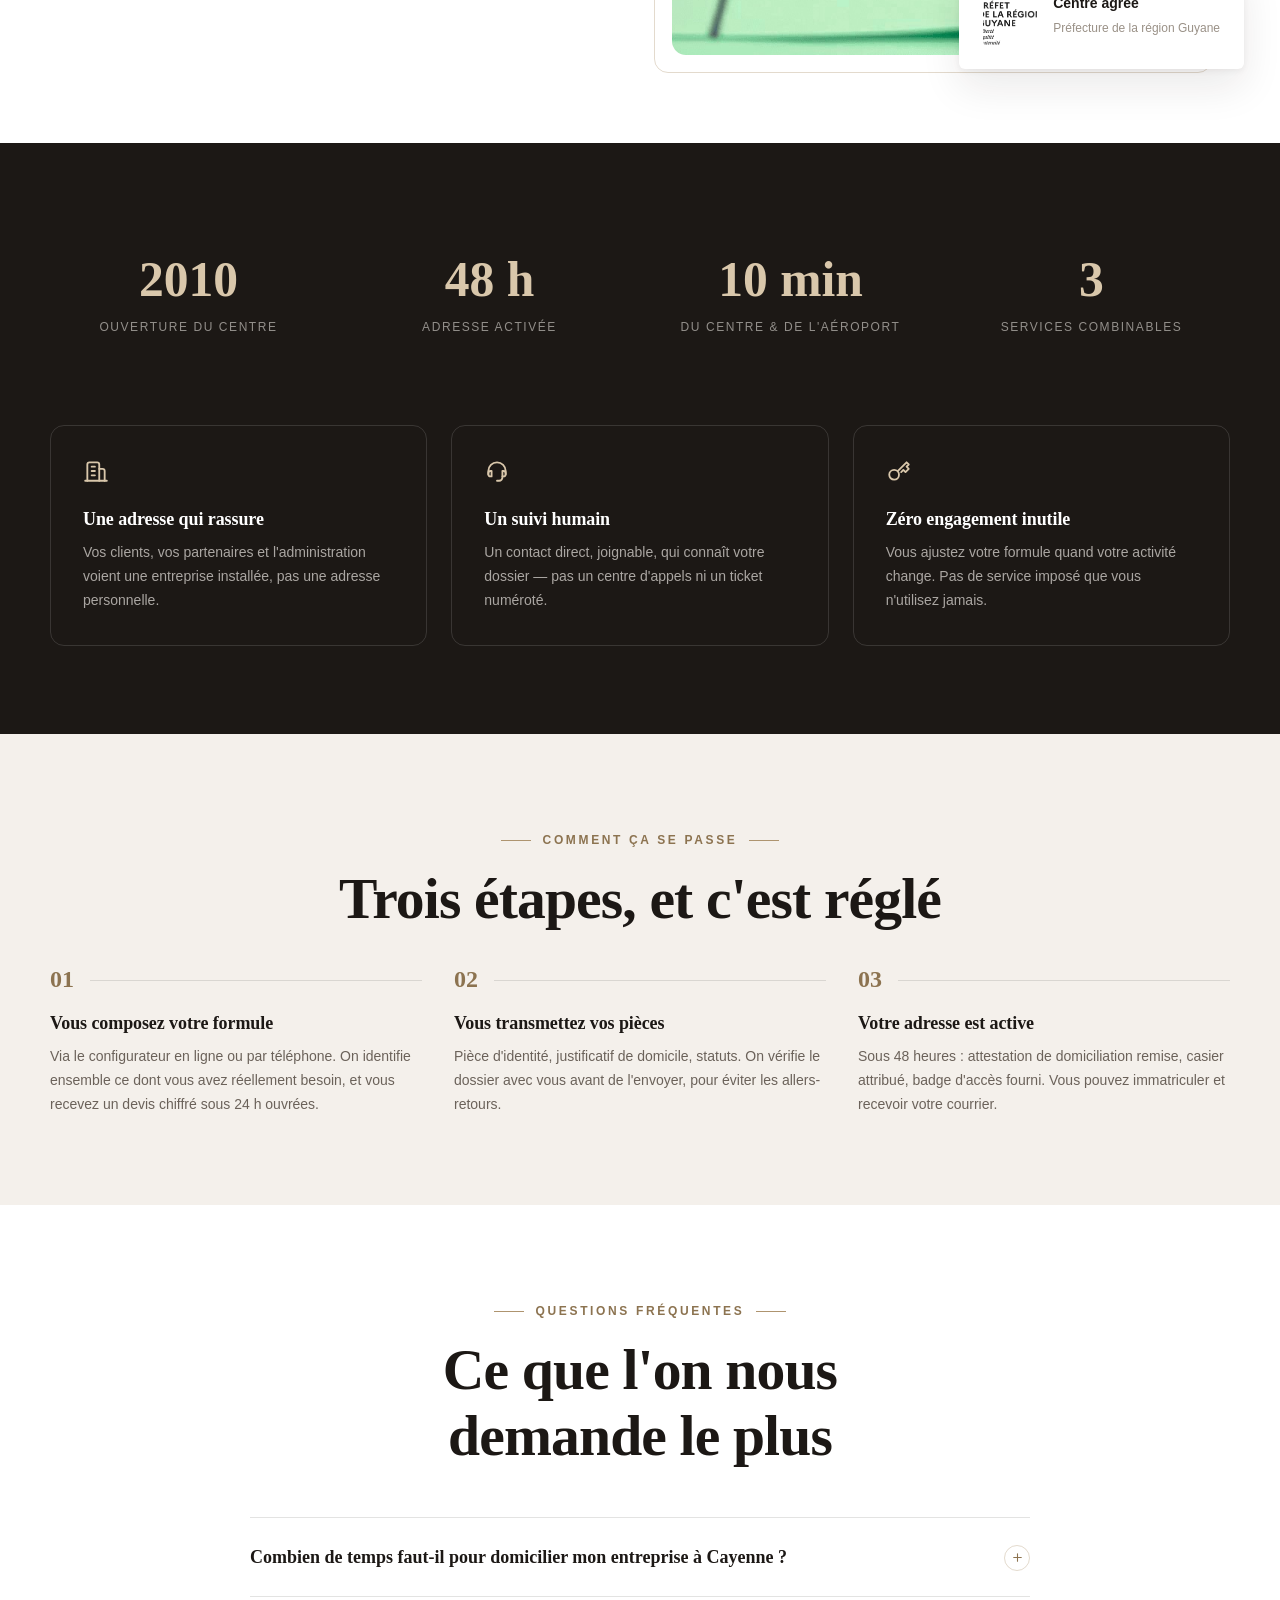
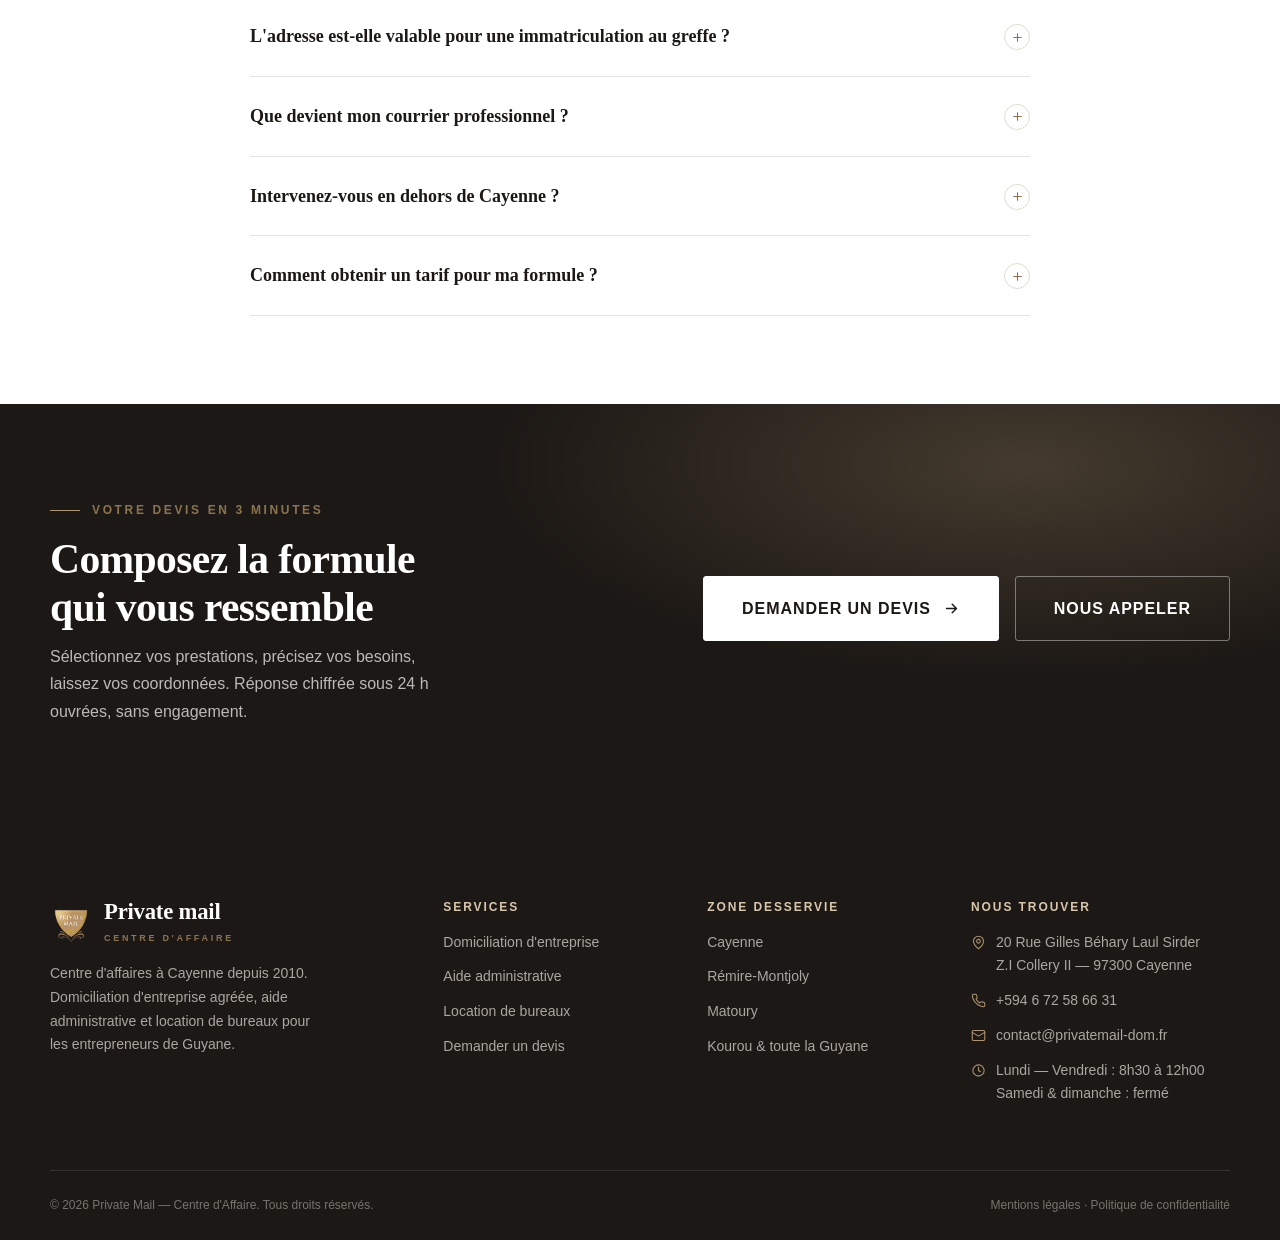
==== commit ef9216a0: "Add files via upload" ====
--- a/index.html
+++ b/index.html
@@ -7,7 +7,7 @@
 <meta name="description" content="Centre d'affaires à Cayenne depuis 2010 : domiciliation d'entreprise agréée, aide administrative et location de bureaux en Guyane. Devis gratuit sous 24 h.">
 <link rel="canonical" href="https://privatemail-dom.fr/">
 <meta name="theme-color" content="#1C1815">
-<link rel="icon" href="assets/img/favicon.png" type="image/png">
+<link rel="icon" href="favicon.png" type="image/png">
 
 <meta property="og:type" content="website">
 <meta property="og:locale" content="fr_FR">
@@ -15,12 +15,12 @@
 <meta property="og:title" content="Private Mail — Domiciliation d'entreprise à Cayenne">
 <meta property="og:description" content="Domiciliation agréée, aide administrative et location de bureaux à Cayenne. Adresse professionnelle active en 48 h.">
 <meta property="og:url" content="https://privatemail-dom.fr/">
-<meta property="og:image" content="https://privatemail-dom.fr/assets/img/ville-cayenne-guyane.webp">
+<meta property="og:image" content="https://privatemail-dom.fr/ville-cayenne-guyane.webp">
 
 <link rel="preconnect" href="https://fonts.googleapis.com">
 <link rel="preconnect" href="https://fonts.gstatic.com" crossorigin>
 <link href="https://fonts.googleapis.com/css2?family=Playfair+Display:ital,wght@0,500;0,600;1,500&family=Open+Sans:wght@400;600;700&display=swap" rel="stylesheet">
-<link rel="stylesheet" href="assets/css/style.css">
+<link rel="stylesheet" href="style.css">
 
 <script type="application/ld+json">
 {
@@ -30,8 +30,8 @@
   "name": "Private Mail — Centre d'Affaire",
   "description": "Centre d'affaires à Cayenne : domiciliation d'entreprise agréée par la Préfecture de la région Guyane, aide administrative et location de bureaux privés ou partagés.",
   "url": "https://privatemail-dom.fr/",
-  "logo": "https://privatemail-dom.fr/assets/img/logo-private-mail.png",
-  "image": "https://privatemail-dom.fr/assets/img/salle-courrier-private-mail-cayenne.jpg",
+  "logo": "https://privatemail-dom.fr/logo-private-mail.png",
+  "image": "https://privatemail-dom.fr/salle-courrier-private-mail-cayenne.jpg",
   "telephone": "+594672586631",
   "email": "contact@privatemail-dom.fr",
   "priceRange": "$$",
@@ -101,7 +101,7 @@
   ]
 }
 </script>
-<script src="assets/js/main.js" defer></script>
+<script src="main.js" defer></script>
 </head>
 <body>
 <a class="skip-link" href="#main">Aller au contenu</a>
@@ -110,15 +110,15 @@
 <div class="topbar">
   <div class="wrap topbar__inner">
     <span class="topbar__item topbar__item--addr">
-      <svg class="ico"><use href="assets/icons.svg#i-pin"></use></svg>
+      <svg class="ico"><use href="icons.svg#i-pin"></use></svg>
       20 Rue Gilles Béhary Laul Sirder, Z.I Collery II — Cayenne 97300
     </span>
     <a class="topbar__item" href="tel:+594672586631">
-      <svg class="ico"><use href="assets/icons.svg#i-phone"></use></svg>
+      <svg class="ico"><use href="icons.svg#i-phone"></use></svg>
       +594 6 72 58 66 31
     </a>
     <a class="topbar__item" href="mailto:contact@privatemail-dom.fr">
-      <svg class="ico"><use href="assets/icons.svg#i-mail"></use></svg>
+      <svg class="ico"><use href="icons.svg#i-mail"></use></svg>
       contact@privatemail-dom.fr
     </a>
   </div>
@@ -128,7 +128,7 @@
 <header class="header">
   <div class="wrap header__inner">
     <a class="brand" href="index.html">
-      <img src="assets/img/logo-private-mail.png" alt="Logo Private Mail, centre d'affaires à Cayenne" width="42" height="37">
+      <img src="logo-private-mail.png" alt="Logo Private Mail, centre d'affaires à Cayenne" width="42" height="37">
       <span>
         <span class="brand__name">Private mail</span>
         <span class="brand__tag">Centre d'affaire</span>
@@ -140,7 +140,7 @@
       <div class="nav__group">
         <button class="nav__toggle" aria-expanded="false">
           Services
-          <svg class="chev"><use href="assets/icons.svg#i-chevron"></use></svg>
+          <svg class="chev"><use href="icons.svg#i-chevron"></use></svg>
         </button>
         <div class="submenu">
           <a href="domiciliation.html">Domiciliation d'entreprise<span>Adresse professionnelle à Cayenne</span></a>
@@ -176,7 +176,7 @@
   <!-- Hero -->
   <section class="hero">
     <div class="hero__media">
-      <img src="assets/img/ville-cayenne-guyane.webp" alt="Vue de la ville de Cayenne en Guyane" width="1000" height="667" fetchpriority="high">
+      <img src="ville-cayenne-guyane.webp" alt="Vue de la ville de Cayenne en Guyane" width="1000" height="667" fetchpriority="high">
     </div>
     <div class="wrap hero__inner">
       <div class="hero__content">
@@ -189,7 +189,7 @@
         <div class="hero__actions">
           <a class="btn btn--lg" href="devis.html">
             Composer ma formule
-            <svg class="ico"><use href="assets/icons.svg#i-arrow"></use></svg>
+            <svg class="ico"><use href="icons.svg#i-arrow"></use></svg>
           </a>
           <a class="btn btn--lg btn--outline-light" href="#services">Découvrir nos services</a>
         </div>
@@ -197,21 +197,21 @@
 
       <div class="hero__proof">
         <div class="proof-item">
-          <svg class="ico"><use href="assets/icons.svg#i-shield"></use></svg>
+          <svg class="ico"><use href="icons.svg#i-shield"></use></svg>
           <div>
             <strong>Agréé Préfecture de Guyane</strong>
             <span>Adresse valable pour toute immatriculation</span>
           </div>
         </div>
         <div class="proof-item">
-          <svg class="ico"><use href="assets/icons.svg#i-bolt"></use></svg>
+          <svg class="ico"><use href="icons.svg#i-bolt"></use></svg>
           <div>
             <strong>Active en 48 heures</strong>
             <span>Dossier complet reçu, adresse opérationnelle</span>
           </div>
         </div>
         <div class="proof-item">
-          <svg class="ico"><use href="assets/icons.svg#i-award"></use></svg>
+          <svg class="ico"><use href="icons.svg#i-award"></use></svg>
           <div>
             <strong>15 ans en Guyane</strong>
             <span>Nous connaissons vos démarches locales</span>
@@ -236,7 +236,7 @@
       <div class="grid grid--3">
         <article class="svc reveal">
           <div class="svc__media">
-            <img src="assets/img/reception-courrier-domiciliation-cayenne.jpg" alt="Réception de courrier dans un casier de domiciliation à Cayenne" loading="lazy" width="800" height="500">
+            <img src="reception-courrier-domiciliation-cayenne.jpg" alt="Réception de courrier dans un casier de domiciliation à Cayenne" loading="lazy" width="800" height="500">
             <span class="svc__num">01</span>
           </div>
           <div class="svc__body">
@@ -247,14 +247,14 @@
             </p>
             <a class="link-arrow" href="domiciliation.html">
               En savoir plus
-              <svg class="ico" width="14" height="14"><use href="assets/icons.svg#i-arrow"></use></svg>
+              <svg class="ico" width="14" height="14"><use href="icons.svg#i-arrow"></use></svg>
             </a>
           </div>
         </article>
 
         <article class="svc reveal" data-delay="1">
           <div class="svc__media">
-            <img src="assets/img/accompagnement-administratif-cayenne.jpg" alt="Accompagnement administratif des entrepreneurs chez Private Mail Cayenne" loading="lazy" width="800" height="500">
+            <img src="accompagnement-administratif-cayenne.jpg" alt="Accompagnement administratif des entrepreneurs chez Private Mail Cayenne" loading="lazy" width="800" height="500">
             <span class="svc__num">02</span>
           </div>
           <div class="svc__body">
@@ -265,14 +265,14 @@
             </p>
             <a class="link-arrow" href="aide-administrative.html">
               En savoir plus
-              <svg class="ico" width="14" height="14"><use href="assets/icons.svg#i-arrow"></use></svg>
+              <svg class="ico" width="14" height="14"><use href="icons.svg#i-arrow"></use></svg>
             </a>
           </div>
         </article>
 
         <article class="svc reveal" data-delay="2">
           <div class="svc__media">
-            <img src="assets/img/bureau-prive-location-cayenne.jpg" alt="Bureau privé équipé à louer dans le centre d'affaires de Cayenne" loading="lazy" width="800" height="500">
+            <img src="bureau-prive-location-cayenne.jpg" alt="Bureau privé équipé à louer dans le centre d'affaires de Cayenne" loading="lazy" width="800" height="500">
             <span class="svc__num">03</span>
           </div>
           <div class="svc__body">
@@ -283,7 +283,7 @@
             </p>
             <a class="link-arrow" href="location-bureaux.html">
               En savoir plus
-              <svg class="ico" width="14" height="14"><use href="assets/icons.svg#i-arrow"></use></svg>
+              <svg class="ico" width="14" height="14"><use href="icons.svg#i-arrow"></use></svg>
             </a>
           </div>
         </article>
@@ -295,9 +295,9 @@
   <section class="section section--paper">
     <div class="wrap split split--reverse">
       <div class="split__media split__media--tall reveal">
-        <img src="assets/img/gerant-private-mail-cayenne.jpg" alt="L'équipe de Private Mail accompagne un entrepreneur dans ses démarches à Cayenne" loading="lazy" width="900" height="1200">
+        <img src="gerant-private-mail-cayenne.jpg" alt="L'équipe de Private Mail accompagne un entrepreneur dans ses démarches à Cayenne" loading="lazy" width="900" height="1200">
         <div class="badge-float">
-          <img src="assets/img/agrement-prefecture-guyane.png" alt="Agrément de la Préfecture de la région Guyane" width="54" height="48" loading="lazy">
+          <img src="agrement-prefecture-guyane.png" alt="Agrément de la Préfecture de la région Guyane" width="54" height="48" loading="lazy">
           <div>
             <strong>Centre agréé</strong>
             <span>Préfecture de la région Guyane</span>
@@ -314,19 +314,19 @@
         </p>
         <ul class="checklist">
           <li>
-            <svg class="ico"><use href="assets/icons.svg#i-check"></use></svg>
+            <svg class="ico"><use href="icons.svg#i-check"></use></svg>
             <span><strong>Un emplacement stratégique</strong> — Z.I Collery II, à 10 min du centre-ville et de l'aéroport Félix Éboué.</span>
           </li>
           <li>
-            <svg class="ico"><use href="assets/icons.svg#i-check"></use></svg>
+            <svg class="ico"><use href="icons.svg#i-check"></use></svg>
             <span><strong>Un accès autonome</strong> — badge personnel remis à l'ouverture de votre contrat.</span>
           </li>
           <li>
-            <svg class="ico"><use href="assets/icons.svg#i-check"></use></svg>
+            <svg class="ico"><use href="icons.svg#i-check"></use></svg>
             <span><strong>Une confidentialité stricte</strong> — courrier et documents conservés sous clé, remis à vous seul.</span>
           </li>
           <li>
-            <svg class="ico"><use href="assets/icons.svg#i-check"></use></svg>
+            <svg class="ico"><use href="icons.svg#i-check"></use></svg>
             <span><strong>Des formules à la carte</strong> — vous ne payez que ce dont vous vous servez réellement.</span>
           </li>
         </ul>
@@ -349,17 +349,17 @@
 
       <div class="grid grid--3" style="margin-top:var(--s-8)">
         <div class="feat reveal">
-          <svg class="ico"><use href="assets/icons.svg#i-building"></use></svg>
+          <svg class="ico"><use href="icons.svg#i-building"></use></svg>
           <h3>Une adresse qui rassure</h3>
           <p>Vos clients, vos partenaires et l'administration voient une entreprise installée, pas une adresse personnelle.</p>
         </div>
         <div class="feat reveal" data-delay="1">
-          <svg class="ico"><use href="assets/icons.svg#i-support"></use></svg>
+          <svg class="ico"><use href="icons.svg#i-support"></use></svg>
           <h3>Un suivi humain</h3>
           <p>Un contact direct, joignable, qui connaît votre dossier — pas un centre d'appels ni un ticket numéroté.</p>
         </div>
         <div class="feat reveal" data-delay="2">
-          <svg class="ico"><use href="assets/icons.svg#i-key"></use></svg>
+          <svg class="ico"><use href="icons.svg#i-key"></use></svg>
           <h3>Zéro engagement inutile</h3>
           <p>Vous ajustez votre formule quand votre activité change. Pas de service imposé que vous n'utilisez jamais.</p>
         </div>
@@ -403,35 +403,35 @@
         <div class="faq__item">
           <button class="faq__q" aria-expanded="false">
             Combien de temps faut-il pour domicilier mon entreprise à Cayenne ?
-            <span class="sign"><svg><use href="assets/icons.svg#i-plus"></use></svg></span>
+            <span class="sign"><svg><use href="icons.svg#i-plus"></use></svg></span>
           </button>
           <div class="faq__a"><div><p>Votre adresse est active sous 48 heures après réception du dossier complet : pièce d'identité en cours de validité, justificatif de domicile personnel et statuts de l'entreprise. Vous recevez immédiatement votre attestation de domiciliation à joindre à votre immatriculation.</p></div></div>
         </div>
         <div class="faq__item">
           <button class="faq__q" aria-expanded="false">
             L'adresse est-elle valable pour une immatriculation au greffe ?
-            <span class="sign"><svg><use href="assets/icons.svg#i-plus"></use></svg></span>
+            <span class="sign"><svg><use href="icons.svg#i-plus"></use></svg></span>
           </button>
           <div class="faq__a"><div><p>Oui. Private Mail est un centre de domiciliation agréé par la Préfecture de la région Guyane. L'adresse du 20 Rue Gilles Béhary Laul Sirder, Z.I Collery II à Cayenne est reconnue pour toute immatriculation légale en Guyane, en société comme en entreprise individuelle.</p></div></div>
         </div>
         <div class="faq__item">
           <button class="faq__q" aria-expanded="false">
             Que devient mon courrier professionnel ?
-            <span class="sign"><svg><use href="assets/icons.svg#i-plus"></use></svg></span>
+            <span class="sign"><svg><use href="icons.svg#i-plus"></use></svg></span>
           </button>
           <div class="faq__a"><div><p>Votre courrier est réceptionné dans un casier nominatif sécurisé auquel vous accédez librement grâce au badge fourni. Sur demande, nous vous notifions à chaque arrivée, numérisons vos plis ou les réexpédions à l'adresse de votre choix.</p></div></div>
         </div>
         <div class="faq__item">
           <button class="faq__q" aria-expanded="false">
             Intervenez-vous en dehors de Cayenne ?
-            <span class="sign"><svg><use href="assets/icons.svg#i-plus"></use></svg></span>
+            <span class="sign"><svg><use href="icons.svg#i-plus"></use></svg></span>
           </button>
           <div class="faq__a"><div><p>Le centre est situé à Cayenne, en zone industrielle Collery II, à 10 minutes du centre-ville et de l'aéroport. Nous accompagnons des entrepreneurs de toute la Guyane — Rémire-Montjoly, Matoury, Kourou et le reste du territoire — la plupart des démarches se faisant à distance.</p></div></div>
         </div>
         <div class="faq__item">
           <button class="faq__q" aria-expanded="false">
             Comment obtenir un tarif pour ma formule ?
-            <span class="sign"><svg><use href="assets/icons.svg#i-plus"></use></svg></span>
+            <span class="sign"><svg><use href="icons.svg#i-plus"></use></svg></span>
           </button>
           <div class="faq__a"><div><p>Les formules sont composées à la carte selon vos besoins réels. Remplissez le configurateur de devis en trois étapes : nous vous adressons une proposition chiffrée personnalisée sous 24 heures ouvrées, sans engagement.</p></div></div>
         </div>
@@ -450,7 +450,7 @@
       <div class="cta-band__actions reveal" data-delay="1">
         <a class="btn btn--light btn--lg" href="devis.html">
           Demander un devis
-          <svg class="ico"><use href="assets/icons.svg#i-arrow"></use></svg>
+          <svg class="ico"><use href="icons.svg#i-arrow"></use></svg>
         </a>
         <a class="btn btn--outline-light btn--lg" href="tel:+594672586631">Nous appeler</a>
       </div>
@@ -465,7 +465,7 @@
     <div class="footer__top">
       <div>
         <a class="brand" href="index.html">
-          <img src="assets/img/logo-private-mail.png" alt="" width="42" height="37">
+          <img src="logo-private-mail.png" alt="" width="42" height="37">
           <span>
             <span class="brand__name">Private mail</span>
             <span class="brand__tag">Centre d'affaire</span>
@@ -501,19 +501,19 @@
         <h4>Nous trouver</h4>
         <div class="footer__nap">
           <div>
-            <svg class="ico"><use href="assets/icons.svg#i-pin"></use></svg>
+            <svg class="ico"><use href="icons.svg#i-pin"></use></svg>
             <span>20 Rue Gilles Béhary Laul Sirder<br>Z.I Collery II — 97300 Cayenne</span>
           </div>
           <div>
-            <svg class="ico"><use href="assets/icons.svg#i-phone"></use></svg>
+            <svg class="ico"><use href="icons.svg#i-phone"></use></svg>
             <a href="tel:+594672586631">+594 6 72 58 66 31</a>
           </div>
           <div>
-            <svg class="ico"><use href="assets/icons.svg#i-mail"></use></svg>
+            <svg class="ico"><use href="icons.svg#i-mail"></use></svg>
             <a href="mailto:contact@privatemail-dom.fr">contact@privatemail-dom.fr</a>
           </div>
           <div>
-            <svg class="ico"><use href="assets/icons.svg#i-clock"></use></svg>
+            <svg class="ico"><use href="icons.svg#i-clock"></use></svg>
             <span>Lundi — Vendredi : 8h30 à 12h00<br>Samedi &amp; dimanche : fermé</span>
           </div>
         </div>
@@ -530,11 +530,11 @@
 <!-- Action permanente -->
 <div class="fab">
   <a class="fab__main" href="devis.html">
-    <svg class="ico"><use href="assets/icons.svg#i-quote"></use></svg>
+    <svg class="ico"><use href="icons.svg#i-quote"></use></svg>
     Demander un devis
   </a>
   <a class="fab__call" href="tel:+594672586631" aria-label="Appeler Private Mail">
-    <svg class="ico"><use href="assets/icons.svg#i-phone"></use></svg>
+    <svg class="ico"><use href="icons.svg#i-phone"></use></svg>
   </a>
 </div>
 
--- a/style.css
+++ b/style.css
@@ -0,0 +1,854 @@
+/* ==========================================================================
+   PRIVATE MAIL — Centre d'Affaire, Cayenne
+   Maquette BrandUp — feuille de style unique
+   DA : crème & or (palette d'origine conservée, encre chaude pour le contraste)
+   ========================================================================== */
+
+/* --------------------------------------------------------------------------
+   1. Tokens
+   -------------------------------------------------------------------------- */
+:root {
+  /* Couleurs — crème / or / encre */
+  --cream:        #F4F0EB;
+  --cream-deep:   #EBE4DA;
+  --paper:        #FFFFFF;
+  --gold:         #AE946F;
+  --gold-deep:    #8C7350;
+  --gold-light:   #D9C7AB;
+  --gold-veil:    rgba(174, 148, 111, 0.12);
+  --ink:          #1C1815;
+  --ink-soft:     #6B625A;
+  --ink-faint:    #9A9187;
+  --line:         rgba(28, 24, 21, 0.12);
+  --line-gold:    rgba(174, 148, 111, 0.35);
+
+  /* Typographie */
+  --font-display: 'Playfair Display', Georgia, 'Times New Roman', serif;
+  --font-body:    'Open Sans', -apple-system, BlinkMacSystemFont, 'Segoe UI', Arial, sans-serif;
+
+  /* Échelle fluide */
+  --t-xs:   0.75rem;
+  --t-sm:   0.875rem;
+  --t-base: 1rem;
+  --t-lg:   1.125rem;
+  --t-xl:   clamp(1.25rem, 0.5vw + 1.1rem, 1.4rem);
+  --t-2xl:  clamp(1.5rem, 1vw + 1.25rem, 1.9rem);
+  --t-3xl:  clamp(1.85rem, 2vw + 1.3rem, 2.6rem);
+  --t-4xl:  clamp(2.2rem, 3.4vw + 1.3rem, 3.6rem);
+  --t-5xl:  clamp(2.35rem, 3.1vw + 1.35rem, 3.65rem);
+
+  /* Espacements */
+  --s-1: 4px;   --s-2: 8px;   --s-3: 12px;  --s-4: 16px;
+  --s-5: 24px;  --s-6: 32px;  --s-7: 48px;  --s-8: 64px;
+  --s-9: 88px;  --s-10: 120px;
+
+  /* Divers */
+  --wrap: 1180px;
+  --wrap-narrow: 780px;
+  --r-sm: 3px;
+  --r-md: 6px;
+  --r-lg: 14px;
+  --shadow-sm: 0 1px 2px rgba(28, 24, 21, .05), 0 4px 14px rgba(28, 24, 21, .05);
+  --shadow-md: 0 2px 6px rgba(28, 24, 21, .06), 0 18px 40px rgba(28, 24, 21, .09);
+  --shadow-lg: 0 30px 70px rgba(28, 24, 21, .16);
+  --ease: cubic-bezier(.22, .61, .36, 1);
+  --header-h: 76px;
+}
+
+/* --------------------------------------------------------------------------
+   2. Reset & base
+   -------------------------------------------------------------------------- */
+*, *::before, *::after { box-sizing: border-box; }
+
+html { scroll-behavior: smooth; scroll-padding-top: calc(var(--header-h) + 20px); }
+
+body {
+  margin: 0;
+  background: var(--cream);
+  color: var(--ink);
+  font-family: var(--font-body);
+  font-size: var(--t-base);
+  line-height: 1.7;
+  -webkit-font-smoothing: antialiased;
+  overflow-x: hidden;
+}
+
+img { max-width: 100%; display: block; }
+a { color: inherit; text-decoration: none; }
+button { font: inherit; cursor: pointer; }
+
+h1, h2, h3, h4 {
+  font-family: var(--font-display);
+  font-weight: 600;
+  line-height: 1.14;
+  letter-spacing: -0.015em;
+  margin: 0 0 var(--s-4);
+  text-wrap: balance;
+}
+h1 { font-size: var(--t-5xl); }
+h2 { font-size: var(--t-4xl); }
+h3 { font-size: var(--t-xl); letter-spacing: -0.005em; }
+p  { margin: 0 0 var(--s-4); }
+p:last-child { margin-bottom: 0; }
+
+::selection { background: var(--gold); color: #fff; }
+
+:focus-visible {
+  outline: 2px solid var(--gold-deep);
+  outline-offset: 3px;
+  border-radius: 2px;
+}
+
+.skip-link {
+  position: absolute; left: -9999px; top: 0; z-index: 999;
+  background: var(--ink); color: #fff; padding: var(--s-3) var(--s-5);
+}
+.skip-link:focus { left: var(--s-4); top: var(--s-4); }
+
+/* --------------------------------------------------------------------------
+   3. Utilitaires de mise en page
+   -------------------------------------------------------------------------- */
+.wrap { width: min(100% - 2.5rem, var(--wrap)); margin-inline: auto; }
+.wrap-narrow { width: min(100% - 2.5rem, var(--wrap-narrow)); margin-inline: auto; }
+
+.section { padding-block: var(--s-9); }
+.section--tight { padding-block: var(--s-8); }
+.section--cream { background: var(--cream); }
+.section--sand  { background: var(--cream-deep); }
+.section--paper { background: var(--paper); }
+.section--ink   { background: var(--ink); color: var(--cream); }
+.section--ink h2, .section--ink h3 { color: var(--paper); }
+.section--ink .lead { color: rgba(244, 240, 235, .72); }
+
+.center { text-align: center; }
+.mx-auto { margin-inline: auto; }
+
+/* Chapeau de section */
+.eyebrow {
+  display: inline-flex; align-items: center; gap: var(--s-3);
+  font-size: var(--t-xs);
+  font-weight: 700;
+  letter-spacing: .22em;
+  text-transform: uppercase;
+  color: var(--gold-deep);
+  margin-bottom: var(--s-4);
+}
+.eyebrow::before {
+  content: ''; width: 30px; height: 1px; background: var(--gold);
+}
+.eyebrow--center::after {
+  content: ''; width: 30px; height: 1px; background: var(--gold);
+}
+.section--ink .eyebrow { color: var(--gold-light); }
+.section--ink .eyebrow::before, .section--ink .eyebrow::after { background: var(--gold); }
+
+.lead {
+  font-size: var(--t-lg);
+  color: var(--ink-soft);
+  max-width: 62ch;
+  line-height: 1.75;
+}
+.lead--center { margin-inline: auto; }
+
+.section-head { max-width: 700px; margin-bottom: var(--s-7); }
+.section-head--center { margin-inline: auto; text-align: center; }
+
+/* --------------------------------------------------------------------------
+   4. Boutons
+   -------------------------------------------------------------------------- */
+.btn {
+  --btn-bg: var(--gold);
+  --btn-fg: #fff;
+  --btn-bd: var(--gold);
+  display: inline-flex; align-items: center; justify-content: center; gap: var(--s-3);
+  padding: 15px 30px;
+  background: var(--btn-bg);
+  color: var(--btn-fg);
+  border: 1px solid var(--btn-bd);
+  border-radius: var(--r-sm);
+  font-size: var(--t-sm);
+  font-weight: 700;
+  letter-spacing: .06em;
+  text-transform: uppercase;
+  text-align: center;
+  transition: background .25s var(--ease), color .25s var(--ease),
+              border-color .25s var(--ease), transform .25s var(--ease),
+              box-shadow .25s var(--ease);
+}
+.btn:hover {
+  background: var(--gold-deep); border-color: var(--gold-deep);
+  transform: translateY(-2px);
+  box-shadow: 0 10px 24px rgba(140, 115, 80, .28);
+}
+.btn:active { transform: translateY(0); }
+
+.btn--ghost { --btn-bg: transparent; --btn-fg: var(--ink); --btn-bd: var(--line); }
+.btn--ghost:hover { background: var(--ink); border-color: var(--ink); color: #fff; box-shadow: none; }
+
+.btn--light { --btn-bg: #fff; --btn-fg: var(--ink); --btn-bd: #fff; }
+.btn--light:hover { background: var(--gold-light); border-color: var(--gold-light); color: var(--ink); }
+
+.btn--outline-light { --btn-bg: transparent; --btn-fg: #fff; --btn-bd: rgba(255,255,255,.4); }
+.btn--outline-light:hover { background: #fff; border-color: #fff; color: var(--ink); }
+
+.btn--lg { padding: 18px 38px; font-size: var(--t-base); }
+.btn--full { width: 100%; }
+
+.btn .ico { width: 17px; height: 17px; flex: none; }
+
+/* Lien fléché */
+.link-arrow {
+  display: inline-flex; align-items: center; gap: var(--s-2);
+  font-size: var(--t-sm); font-weight: 700; letter-spacing: .05em;
+  text-transform: uppercase; color: var(--gold-deep);
+  border-bottom: 1px solid var(--line-gold);
+  padding-bottom: 3px;
+  transition: gap .25s var(--ease), border-color .25s var(--ease);
+}
+.link-arrow:hover { gap: 14px; border-color: var(--gold-deep); }
+
+/* --------------------------------------------------------------------------
+   5. En-tête
+   -------------------------------------------------------------------------- */
+.topbar {
+  background: var(--ink);
+  color: rgba(244, 240, 235, .8);
+  font-size: var(--t-xs);
+  letter-spacing: .02em;
+}
+.topbar__inner {
+  display: flex; align-items: center; justify-content: center;
+  flex-wrap: wrap; gap: var(--s-3) var(--s-6);
+  min-height: 40px; padding-block: var(--s-2);
+}
+.topbar__item { display: inline-flex; align-items: center; gap: 8px; white-space: nowrap; }
+.topbar__item .ico { width: 14px; height: 14px; color: var(--gold-light); flex: none; }
+a.topbar__item:hover { color: #fff; }
+
+.header {
+  position: sticky; top: 0; z-index: 100;
+  background: rgba(255, 255, 255, .93);
+  backdrop-filter: saturate(160%) blur(14px);
+  -webkit-backdrop-filter: saturate(160%) blur(14px);
+  border-bottom: 1px solid var(--line);
+  transition: box-shadow .3s var(--ease);
+}
+.header.is-stuck { box-shadow: 0 6px 24px rgba(28, 24, 21, .08); }
+
+.header__inner {
+  display: flex; align-items: center; justify-content: space-between;
+  gap: var(--s-5); min-height: var(--header-h);
+}
+
+.brand { display: flex; align-items: center; gap: var(--s-3); flex: none; }
+.brand img { width: 42px; height: auto; }
+.brand__name {
+  font-family: var(--font-display);
+  font-size: 1.42rem; font-weight: 600; line-height: 1; letter-spacing: -.01em;
+}
+.brand__tag {
+  display: block; font-family: var(--font-body);
+  font-size: 9px; font-weight: 700; letter-spacing: .3em;
+  text-transform: uppercase; color: var(--gold-deep); margin-top: 4px;
+}
+
+.nav { display: flex; align-items: center; gap: var(--s-6); }
+.nav__link {
+  position: relative;
+  font-size: var(--t-sm); font-weight: 600; letter-spacing: .02em;
+  padding-block: 6px; color: var(--ink);
+  transition: color .2s var(--ease);
+}
+.nav__link::after {
+  content: ''; position: absolute; left: 0; bottom: 0;
+  width: 100%; height: 1.5px; background: var(--gold);
+  transform: scaleX(0); transform-origin: right;
+  transition: transform .3s var(--ease);
+}
+.nav__link:hover::after, .nav__link[aria-current="page"]::after { transform: scaleX(1); transform-origin: left; }
+.nav__link[aria-current="page"] { color: var(--gold-deep); }
+
+/* Sous-menu Services */
+.nav__group { position: relative; }
+.nav__toggle {
+  display: inline-flex; align-items: center; gap: 6px;
+  background: none; border: 0; padding: 6px 0; color: var(--ink);
+  font-size: var(--t-sm); font-weight: 600; letter-spacing: .02em;
+}
+.nav__toggle .chev { width: 12px; height: 12px; transition: transform .25s var(--ease); }
+.nav__group:hover .chev, .nav__group.is-open .chev { transform: rotate(180deg); }
+
+.submenu {
+  position: absolute; top: calc(100% + 14px); left: 50%;
+  transform: translateX(-50%) translateY(-6px);
+  min-width: 268px; padding: var(--s-3);
+  background: #fff; border: 1px solid var(--line);
+  border-radius: var(--r-md); box-shadow: var(--shadow-md);
+  opacity: 0; visibility: hidden; transition: all .25s var(--ease);
+}
+.nav__group:hover .submenu, .nav__group.is-open .submenu {
+  opacity: 1; visibility: visible; transform: translateX(-50%) translateY(0);
+}
+.submenu::before {
+  content: ''; position: absolute; top: -14px; left: 0; right: 0; height: 14px;
+}
+.submenu a {
+  display: block; padding: 11px var(--s-4); border-radius: var(--r-sm);
+  font-size: var(--t-sm); font-weight: 600;
+  transition: background .2s var(--ease), color .2s var(--ease);
+}
+.submenu a span { display: block; font-size: var(--t-xs); font-weight: 400; color: var(--ink-faint); margin-top: 2px; }
+.submenu a:hover { background: var(--cream); color: var(--gold-deep); }
+
+.header__cta { flex: none; }
+
+.burger {
+  display: none; width: 44px; height: 44px; border: 1px solid var(--line);
+  border-radius: var(--r-sm); background: #fff; padding: 0;
+  align-items: center; justify-content: center;
+}
+.burger span {
+  display: block; width: 19px; height: 1.5px; background: var(--ink);
+  position: relative; transition: background .2s var(--ease);
+}
+.burger span::before, .burger span::after {
+  content: ''; position: absolute; left: 0; width: 19px; height: 1.5px; background: var(--ink);
+  transition: transform .3s var(--ease), top .3s var(--ease);
+}
+.burger span::before { top: -6px; }
+.burger span::after  { top: 6px; }
+.burger.is-open span { background: transparent; }
+.burger.is-open span::before { top: 0; transform: rotate(45deg); }
+.burger.is-open span::after  { top: 0; transform: rotate(-45deg); }
+
+/* Menu mobile */
+.mobile-nav {
+  position: fixed; inset: 0; z-index: 99;
+  background: var(--cream);
+  padding: calc(var(--header-h) + var(--s-7)) var(--s-5) var(--s-7);
+  display: flex; flex-direction: column; gap: var(--s-2);
+  transform: translateX(100%); transition: transform .38s var(--ease);
+  overflow-y: auto;
+}
+.mobile-nav.is-open { transform: translateX(0); }
+.mobile-nav a {
+  font-family: var(--font-display); font-size: 1.6rem; font-weight: 600;
+  padding: var(--s-4) 0; border-bottom: 1px solid var(--line);
+}
+.mobile-nav .btn { margin-top: var(--s-5); font-family: var(--font-body); font-size: var(--t-sm); }
+.mobile-nav__meta { margin-top: auto; padding-top: var(--s-6); font-size: var(--t-sm); color: var(--ink-soft); }
+
+body.nav-locked { overflow: hidden; }
+
+/* --------------------------------------------------------------------------
+   6. Bouton d'action flottant (devis accessible partout)
+   -------------------------------------------------------------------------- */
+.fab {
+  position: fixed; right: 22px; bottom: 22px; z-index: 90;
+  display: flex; flex-direction: column-reverse; align-items: flex-end; gap: 10px;
+}
+.fab__main {
+  display: inline-flex; align-items: center; gap: 10px;
+  padding: 15px 24px; border: 0; border-radius: 999px;
+  background: var(--gold); color: #fff;
+  font-size: var(--t-sm); font-weight: 700; letter-spacing: .05em; text-transform: uppercase;
+  box-shadow: 0 10px 30px rgba(140, 115, 80, .38);
+  transition: transform .25s var(--ease), background .25s var(--ease);
+}
+.fab__main:hover { background: var(--gold-deep); transform: translateY(-2px); }
+.fab__main .ico { width: 17px; height: 17px; }
+.fab__call {
+  display: none;
+  width: 50px; height: 50px; border-radius: 999px;
+  align-items: center; justify-content: center;
+  background: var(--ink); color: #fff;
+  box-shadow: 0 8px 22px rgba(28, 24, 21, .3);
+}
+.fab__call .ico { width: 19px; height: 19px; }
+
+/* --------------------------------------------------------------------------
+   7. Hero
+   -------------------------------------------------------------------------- */
+.hero {
+  position: relative;
+  min-height: min(86vh, 760px);
+  display: flex; align-items: center;
+  padding-block: var(--s-9);
+  overflow: hidden;
+}
+.hero__media { position: absolute; inset: 0; z-index: 0; }
+.hero__media img { width: 100%; height: 100%; object-fit: cover; }
+.hero__media::after {
+  content: ''; position: absolute; inset: 0;
+  background:
+    linear-gradient(100deg, rgba(28,24,21,.92) 0%, rgba(28,24,21,.78) 42%, rgba(28,24,21,.35) 72%, rgba(28,24,21,.15) 100%),
+    linear-gradient(180deg, rgba(28,24,21,.5) 0%, transparent 35%, transparent 62%, rgba(28,24,21,.72) 100%);
+}
+.hero__inner { position: relative; z-index: 1; color: #fff; }
+.hero__content { max-width: 660px; }
+.hero h1 { color: #fff; margin-bottom: var(--s-5); }
+.hero h1 em { font-style: italic; color: var(--gold-light); }
+.hero__lead {
+  font-size: clamp(1.05rem, .5vw + .95rem, 1.22rem);
+  color: rgba(255,255,255,.84);
+  max-width: 54ch; margin-bottom: var(--s-6);
+}
+.hero__actions { display: flex; flex-wrap: wrap; gap: var(--s-4); }
+.hero__eyebrow { color: var(--gold-light); }
+.hero__eyebrow::before { background: var(--gold-light); }
+
+/* Bandeau de preuve sous le hero */
+.hero__proof {
+  position: relative; z-index: 1;
+  margin-top: var(--s-8); padding-top: var(--s-6);
+  border-top: 1px solid rgba(255,255,255,.18);
+  display: grid; grid-template-columns: repeat(3, 1fr); gap: var(--s-5);
+}
+.proof-item { display: flex; align-items: flex-start; gap: var(--s-3); }
+.proof-item .ico { width: 22px; height: 22px; color: var(--gold-light); flex: none; margin-top: 3px; }
+.proof-item strong { display: block; font-size: var(--t-sm); font-weight: 700; color: #fff; }
+.proof-item span { font-size: var(--t-xs); color: rgba(255,255,255,.62); line-height: 1.5; }
+
+/* Hero secondaire (pages internes) */
+.pagehero {
+  position: relative; overflow: hidden;
+  background: var(--ink); color: #fff;
+  padding-block: var(--s-9);
+}
+.pagehero__media { position: absolute; inset: 0; }
+.pagehero__media img { width: 100%; height: 100%; object-fit: cover; opacity: .38; }
+.pagehero__media::after {
+  content: ''; position: absolute; inset: 0;
+  background: linear-gradient(95deg, rgba(28,24,21,.94) 12%, rgba(28,24,21,.62) 100%);
+}
+.pagehero__inner { position: relative; z-index: 1; max-width: 720px; }
+.pagehero h1 { color: #fff; font-size: var(--t-4xl); margin-bottom: var(--s-4); }
+.pagehero p { color: rgba(255,255,255,.8); font-size: var(--t-lg); max-width: 56ch; }
+.pagehero .btn { margin-top: var(--s-6); }
+
+.breadcrumb {
+  display: flex; flex-wrap: wrap; align-items: center; gap: 8px;
+  font-size: var(--t-xs); letter-spacing: .08em; text-transform: uppercase;
+  color: rgba(255,255,255,.5); margin-bottom: var(--s-5);
+}
+.breadcrumb a:hover { color: var(--gold-light); }
+.breadcrumb span[aria-current] { color: var(--gold-light); }
+
+/* --------------------------------------------------------------------------
+   8. Cartes services
+   -------------------------------------------------------------------------- */
+.grid { display: grid; gap: var(--s-5); }
+.grid--3 { grid-template-columns: repeat(3, 1fr); }
+.grid--2 { grid-template-columns: repeat(2, 1fr); }
+.grid--4 { grid-template-columns: repeat(4, 1fr); }
+
+.svc {
+  display: flex; flex-direction: column;
+  background: var(--paper);
+  border: 1px solid var(--line);
+  border-radius: var(--r-lg);
+  overflow: hidden;
+  transition: transform .35s var(--ease), box-shadow .35s var(--ease), border-color .35s var(--ease);
+}
+.svc:hover { transform: translateY(-6px); box-shadow: var(--shadow-md); border-color: var(--line-gold); }
+.svc__media { position: relative; aspect-ratio: 16 / 10; overflow: hidden; }
+.svc__media img { width: 100%; height: 100%; object-fit: cover; transition: transform .7s var(--ease); }
+.svc:hover .svc__media img { transform: scale(1.05); }
+.svc__num {
+  position: absolute; top: var(--s-4); left: var(--s-4);
+  width: 38px; height: 38px; border-radius: 999px;
+  display: grid; place-items: center;
+  background: rgba(255,255,255,.94); color: var(--gold-deep);
+  font-family: var(--font-display); font-size: .9rem; font-weight: 600;
+}
+.svc__body { padding: var(--s-6); display: flex; flex-direction: column; flex: 1; }
+.svc__body h3 { margin-bottom: var(--s-3); }
+.svc__body p { color: var(--ink-soft); font-size: var(--t-sm); flex: 1; }
+.svc__body .link-arrow { margin-top: var(--s-5); align-self: flex-start; }
+
+/* --------------------------------------------------------------------------
+   9. Blocs image + texte
+   -------------------------------------------------------------------------- */
+.split {
+  display: grid; grid-template-columns: 1fr 1fr;
+  gap: var(--s-8); align-items: center;
+}
+.split--reverse .split__media { order: 2; }
+.split__media { position: relative; z-index: 0; }
+.split__media img {
+  width: 100%; aspect-ratio: 4 / 3; object-fit: cover;
+  border-radius: var(--r-lg);
+}
+.split__media--tall img { aspect-ratio: 3 / 4; }
+.split__media::after {
+  content: ''; position: absolute; inset: 18px -18px -18px 18px;
+  border: 1px solid var(--line-gold); border-radius: var(--r-lg); z-index: -1;
+}
+.split--reverse .split__media::after { inset: 18px 18px -18px -18px; }
+
+/* Badge posé sur une image */
+.badge-float {
+  position: absolute; right: -14px; bottom: -14px;
+  background: #fff; border-radius: var(--r-md);
+  padding: var(--s-4) var(--s-5);
+  box-shadow: var(--shadow-md);
+  display: flex; align-items: center; gap: var(--s-4);
+  max-width: 290px;
+}
+.badge-float img { width: 54px; height: auto; }
+.badge-float strong { display: block; font-size: var(--t-sm); line-height: 1.35; }
+.badge-float span { font-size: var(--t-xs); color: var(--ink-faint); }
+
+/* --------------------------------------------------------------------------
+   10. Listes d'atouts
+   -------------------------------------------------------------------------- */
+.checklist { list-style: none; margin: var(--s-5) 0 0; padding: 0; display: grid; gap: var(--s-3); }
+.checklist li {
+  display: flex; align-items: flex-start; gap: var(--s-3);
+  font-size: var(--t-sm); color: var(--ink-soft); line-height: 1.6;
+}
+.checklist .ico { width: 18px; height: 18px; color: var(--gold); flex: none; margin-top: 4px; }
+.checklist strong { color: var(--ink); font-weight: 600; }
+.section--ink .checklist li { color: rgba(244,240,235,.75); }
+.section--ink .checklist strong { color: #fff; }
+
+/* Cartes atouts */
+.feat {
+  padding: var(--s-6);
+  background: transparent;
+  border: 1px solid rgba(255,255,255,.13);
+  border-radius: var(--r-lg);
+  transition: background .3s var(--ease), border-color .3s var(--ease);
+}
+.feat:hover { background: rgba(255,255,255,.04); border-color: var(--line-gold); }
+.feat .ico { width: 26px; height: 26px; color: var(--gold-light); margin-bottom: var(--s-4); }
+.feat h3 { font-size: var(--t-lg); margin-bottom: var(--s-3); }
+.feat p { font-size: var(--t-sm); color: rgba(244,240,235,.66); margin: 0; }
+
+.feat--light { border-color: var(--line); background: var(--paper); }
+.feat--light:hover { background: var(--paper); border-color: var(--line-gold); box-shadow: var(--shadow-sm); }
+.feat--light .ico { color: var(--gold-deep); }
+.feat--light p { color: var(--ink-soft); }
+
+/* --------------------------------------------------------------------------
+   11. Chiffres clés
+   -------------------------------------------------------------------------- */
+.stats { display: grid; grid-template-columns: repeat(4, 1fr); gap: var(--s-5); }
+.stat { text-align: center; padding: var(--s-5) var(--s-3); }
+.stat__n {
+  display: block; font-family: var(--font-display);
+  font-size: clamp(2.1rem, 3vw + 1rem, 3.1rem); font-weight: 600;
+  color: var(--gold-deep); line-height: 1;
+}
+.section--ink .stat__n { color: var(--gold-light); }
+.stat__l {
+  display: block; margin-top: var(--s-3);
+  font-size: var(--t-xs); letter-spacing: .13em; text-transform: uppercase; color: var(--ink-faint);
+}
+.section--ink .stat__l { color: rgba(244,240,235,.55); }
+
+/* --------------------------------------------------------------------------
+   12. Étapes
+   -------------------------------------------------------------------------- */
+.steps { display: grid; grid-template-columns: repeat(3, 1fr); gap: var(--s-6); counter-reset: step; }
+.step { position: relative; padding-top: var(--s-6); border-top: 1px solid var(--line); }
+.section--ink .step { border-color: rgba(255,255,255,.16); }
+.step::before {
+  counter-increment: step; content: '0' counter(step);
+  position: absolute; top: -14px; left: 0;
+  background: var(--cream-deep); color: var(--gold-deep);
+  padding-right: var(--s-4);
+  font-family: var(--font-display); font-size: 1.5rem; font-weight: 600; line-height: 1;
+}
+.section--paper .step::before { background: var(--paper); }
+.section--cream .step::before { background: var(--cream); }
+.section--ink .step::before { background: var(--ink); color: var(--gold-light); }
+.step h3 { font-size: var(--t-lg); margin-bottom: var(--s-3); }
+.step p { font-size: var(--t-sm); color: var(--ink-soft); margin: 0; }
+.section--ink .step p { color: rgba(244,240,235,.66); }
+
+/* --------------------------------------------------------------------------
+   13. FAQ (GEO — réponses directes)
+   -------------------------------------------------------------------------- */
+.faq { border-top: 1px solid var(--line); }
+.faq__item { border-bottom: 1px solid var(--line); }
+.faq__q {
+  width: 100%; display: flex; align-items: flex-start; justify-content: space-between;
+  gap: var(--s-5); padding: var(--s-5) 0;
+  background: none; border: 0; text-align: left;
+  font-family: var(--font-display); font-size: var(--t-lg); font-weight: 600; color: var(--ink);
+  transition: color .2s var(--ease);
+}
+.faq__q:hover { color: var(--gold-deep); }
+.faq__q .sign {
+  flex: none; width: 26px; height: 26px; border-radius: 999px;
+  border: 1px solid var(--line-gold); color: var(--gold-deep);
+  display: grid; place-items: center; margin-top: 3px;
+  transition: transform .3s var(--ease), background .3s var(--ease), color .3s var(--ease);
+}
+.faq__q[aria-expanded="true"] .sign { transform: rotate(45deg); background: var(--gold); color: #fff; border-color: var(--gold); }
+.faq__q .sign svg { width: 13px; height: 13px; }
+.faq__a { display: grid; grid-template-rows: 0fr; transition: grid-template-rows .35s var(--ease); }
+.faq__a > div { overflow: hidden; }
+.faq__item.is-open .faq__a { grid-template-rows: 1fr; }
+.faq__a p { padding-bottom: var(--s-5); color: var(--ink-soft); font-size: var(--t-sm); max-width: 68ch; }
+
+/* --------------------------------------------------------------------------
+   14. Bandeau CTA
+   -------------------------------------------------------------------------- */
+.cta-band {
+  position: relative; overflow: hidden;
+  background: var(--ink); color: #fff;
+  padding-block: var(--s-9);
+}
+.cta-band::before {
+  content: ''; position: absolute; inset: 0;
+  background: radial-gradient(760px 300px at 80% 15%, rgba(174,148,111,.28), transparent 70%);
+}
+.cta-band__inner {
+  position: relative; z-index: 1;
+  display: flex; align-items: center; justify-content: space-between;
+  gap: var(--s-7); flex-wrap: wrap;
+}
+.cta-band h2 { font-size: var(--t-3xl); margin-bottom: var(--s-3); max-width: 18ch; }
+.cta-band p { color: rgba(255,255,255,.7); max-width: 46ch; margin: 0; }
+.cta-band__actions { display: flex; gap: var(--s-4); flex-wrap: wrap; }
+
+/* --------------------------------------------------------------------------
+   15. Configurateur de devis
+   -------------------------------------------------------------------------- */
+.quote { display: grid; grid-template-columns: 1fr 340px; gap: var(--s-7); align-items: start; }
+
+.stepper { display: flex; align-items: center; gap: var(--s-3); margin-bottom: var(--s-7); }
+.stepper__item { display: flex; align-items: center; gap: var(--s-3); flex: 1; }
+.stepper__dot {
+  width: 34px; height: 34px; border-radius: 999px; flex: none;
+  display: grid; place-items: center;
+  border: 1px solid var(--line); background: var(--paper);
+  font-size: var(--t-sm); font-weight: 700; color: var(--ink-faint);
+  transition: all .3s var(--ease);
+}
+.stepper__label { font-size: var(--t-xs); letter-spacing: .1em; text-transform: uppercase; color: var(--ink-faint); }
+.stepper__bar { flex: 1; height: 1px; background: var(--line); }
+.stepper__item.is-active .stepper__dot { background: var(--gold); border-color: var(--gold); color: #fff; }
+.stepper__item.is-active .stepper__label { color: var(--ink); font-weight: 700; }
+.stepper__item.is-done .stepper__dot { background: var(--ink); border-color: var(--ink); color: #fff; }
+
+.qpanel { display: none; }
+.qpanel.is-active { display: block; animation: fade .4s var(--ease); }
+@keyframes fade { from { opacity: 0; transform: translateY(8px); } to { opacity: 1; transform: none; } }
+
+.qpanel__title { font-size: var(--t-2xl); margin-bottom: var(--s-2); }
+.qpanel__hint { color: var(--ink-soft); font-size: var(--t-sm); margin-bottom: var(--s-6); }
+
+/* Cartes cochables */
+.pick { display: grid; gap: var(--s-4); }
+.pick--2 { grid-template-columns: repeat(2, 1fr); }
+.pick--3 { grid-template-columns: repeat(3, 1fr); }
+
+.pick__card { position: relative; }
+.pick__card input { position: absolute; opacity: 0; width: 0; height: 0; }
+.pick__card label {
+  display: flex; flex-direction: column; gap: var(--s-2);
+  height: 100%; padding: var(--s-5);
+  background: var(--paper); border: 1px solid var(--line); border-radius: var(--r-md);
+  cursor: pointer; transition: all .25s var(--ease);
+}
+.pick__card label:hover { border-color: var(--gold-light); box-shadow: var(--shadow-sm); }
+.pick__card input:checked + label {
+  border-color: var(--gold); background: var(--gold-veil);
+  box-shadow: 0 0 0 1px var(--gold);
+}
+.pick__card input:focus-visible + label { outline: 2px solid var(--gold-deep); outline-offset: 3px; }
+.pick__card .ico { width: 24px; height: 24px; color: var(--gold-deep); }
+.pick__card strong { font-size: var(--t-base); font-weight: 700; }
+.pick__card span { font-size: var(--t-xs); color: var(--ink-soft); line-height: 1.55; }
+.pick__card .mark {
+  position: absolute; top: 14px; right: 14px;
+  width: 20px; height: 20px; border-radius: 999px;
+  border: 1px solid var(--line); background: #fff;
+  display: grid; place-items: center; color: #fff;
+  transition: all .25s var(--ease);
+}
+.pick__card .mark svg { width: 11px; height: 11px; opacity: 0; transition: opacity .2s var(--ease); }
+.pick__card input:checked + label .mark { background: var(--gold); border-color: var(--gold); }
+.pick__card input:checked + label .mark svg { opacity: 1; }
+
+/* Champs */
+.field { display: flex; flex-direction: column; gap: 7px; margin-bottom: var(--s-4); }
+.field label { font-size: var(--t-xs); font-weight: 700; letter-spacing: .09em; text-transform: uppercase; color: var(--ink-soft); }
+.field label .req { color: var(--gold-deep); }
+.field input, .field select, .field textarea {
+  font: inherit; font-size: var(--t-sm);
+  padding: 13px var(--s-4);
+  background: var(--paper); color: var(--ink);
+  border: 1px solid var(--line); border-radius: var(--r-sm);
+  transition: border-color .2s var(--ease), box-shadow .2s var(--ease);
+}
+.field input:focus, .field select:focus, .field textarea:focus {
+  outline: none; border-color: var(--gold); box-shadow: 0 0 0 3px var(--gold-veil);
+}
+.field textarea { resize: vertical; min-height: 120px; }
+.field-row { display: grid; grid-template-columns: 1fr 1fr; gap: var(--s-4); }
+
+.consent { display: flex; gap: var(--s-3); align-items: flex-start; margin: var(--s-5) 0; }
+.consent input { margin-top: 4px; accent-color: var(--gold); width: 17px; height: 17px; flex: none; }
+.consent label { font-size: var(--t-xs); color: var(--ink-soft); line-height: 1.6; }
+
+.qnav { display: flex; justify-content: space-between; gap: var(--s-4); margin-top: var(--s-7); }
+.qnav .btn--ghost:disabled { opacity: .35; pointer-events: none; }
+
+/* Récapitulatif */
+.recap {
+  position: sticky; top: calc(var(--header-h) + 20px);
+  background: var(--paper); border: 1px solid var(--line); border-radius: var(--r-lg);
+  padding: var(--s-6);
+}
+.recap h3 { font-size: var(--t-lg); margin-bottom: var(--s-2); }
+.recap__hint { font-size: var(--t-xs); color: var(--ink-faint); margin-bottom: var(--s-5); }
+.recap__list { list-style: none; margin: 0 0 var(--s-5); padding: 0; display: grid; gap: var(--s-3); }
+.recap__list li {
+  display: flex; justify-content: space-between; gap: var(--s-4);
+  font-size: var(--t-sm); padding-bottom: var(--s-3);
+  border-bottom: 1px dashed var(--line);
+}
+.recap__list li span:first-child { color: var(--ink-faint); font-size: var(--t-xs); letter-spacing: .06em; text-transform: uppercase; }
+.recap__list li span:last-child { font-weight: 600; text-align: right; }
+.recap__empty { font-size: var(--t-sm); color: var(--ink-faint); font-style: italic; }
+.recap__note {
+  font-size: var(--t-xs); color: var(--ink-soft); line-height: 1.6;
+  background: var(--cream); border-radius: var(--r-sm); padding: var(--s-4);
+}
+.recap__note strong { color: var(--gold-deep); }
+
+/* Confirmation */
+.qdone { display: none; text-align: center; padding: var(--s-8) var(--s-5); }
+.qdone.is-active { display: block; animation: fade .4s var(--ease); }
+.qdone__icon {
+  width: 68px; height: 68px; border-radius: 999px; margin: 0 auto var(--s-5);
+  background: var(--gold-veil); color: var(--gold-deep);
+  display: grid; place-items: center;
+}
+.qdone__icon svg { width: 30px; height: 30px; }
+
+/* --------------------------------------------------------------------------
+   16. Contact
+   -------------------------------------------------------------------------- */
+.contact-grid { display: grid; grid-template-columns: repeat(3, 1fr); gap: var(--s-5); }
+.contact-card {
+  background: var(--paper); border: 1px solid var(--line); border-radius: var(--r-lg);
+  padding: var(--s-6); text-align: center;
+}
+.contact-card .ico { width: 24px; height: 24px; color: var(--gold-deep); margin: 0 auto var(--s-4); }
+.contact-card h3 { font-size: var(--t-base); margin-bottom: var(--s-2); }
+.contact-card p, .contact-card a { font-size: var(--t-sm); color: var(--ink-soft); }
+.contact-card a:hover { color: var(--gold-deep); }
+
+.map-frame {
+  border-radius: var(--r-lg); overflow: hidden; border: 1px solid var(--line);
+  aspect-ratio: 21 / 8; background: var(--cream-deep);
+}
+.map-frame iframe { width: 100%; height: 100%; border: 0; display: block; }
+
+/* --------------------------------------------------------------------------
+   17. Pied de page
+   -------------------------------------------------------------------------- */
+.footer { background: var(--ink); color: rgba(244,240,235,.66); padding-top: var(--s-9); font-size: var(--t-sm); }
+.footer__top { display: grid; grid-template-columns: 1.6fr 1fr 1fr 1.2fr; gap: var(--s-7); }
+.footer .brand__name { color: #fff; }
+.footer h4 {
+  font-family: var(--font-body); font-size: var(--t-xs); font-weight: 700;
+  letter-spacing: .16em; text-transform: uppercase; color: var(--gold-light);
+  margin: 0 0 var(--s-4);
+}
+.footer ul { list-style: none; margin: 0; padding: 0; display: grid; gap: 11px; }
+.footer a:hover { color: #fff; }
+.footer__about { max-width: 34ch; margin-top: var(--s-4); }
+.footer__nap { display: grid; gap: 11px; }
+.footer__nap div { display: flex; gap: 10px; align-items: flex-start; }
+.footer__nap .ico { width: 15px; height: 15px; color: var(--gold); flex: none; margin-top: 4px; }
+.footer__bottom {
+  margin-top: var(--s-8); padding-block: var(--s-5);
+  border-top: 1px solid rgba(255,255,255,.11);
+  display: flex; justify-content: space-between; gap: var(--s-4); flex-wrap: wrap;
+  font-size: var(--t-xs); color: rgba(244,240,235,.42);
+}
+.footer__bottom a:hover { color: var(--gold-light); }
+
+/* --------------------------------------------------------------------------
+   18. Bannière cookies (RGPD)
+   -------------------------------------------------------------------------- */
+.cookie {
+  position: fixed; left: 20px; bottom: 20px; z-index: 120;
+  width: min(420px, calc(100vw - 40px));
+  background: var(--paper); border: 1px solid var(--line); border-radius: var(--r-lg);
+  box-shadow: var(--shadow-lg); padding: var(--s-5);
+  transform: translateY(140%); opacity: 0;
+  transition: transform .45s var(--ease), opacity .45s var(--ease);
+}
+.cookie.is-visible { transform: translateY(0); opacity: 1; }
+.cookie h4 { font-family: var(--font-display); font-size: var(--t-base); margin: 0 0 var(--s-2); }
+.cookie p { font-size: var(--t-xs); color: var(--ink-soft); line-height: 1.6; margin-bottom: var(--s-4); }
+.cookie__actions { display: flex; gap: var(--s-3); }
+.cookie__actions .btn { flex: 1; padding: 11px 16px; font-size: var(--t-xs); }
+
+/* --------------------------------------------------------------------------
+   19. Animations d'apparition
+   -------------------------------------------------------------------------- */
+.reveal { opacity: 0; transform: translateY(22px); transition: opacity .7s var(--ease), transform .7s var(--ease); }
+.reveal.is-in { opacity: 1; transform: none; }
+.reveal[data-delay="1"] { transition-delay: .09s; }
+.reveal[data-delay="2"] { transition-delay: .18s; }
+.reveal[data-delay="3"] { transition-delay: .27s; }
+
+/* Sans JavaScript, rien ne doit rester masqué */
+@media (scripting: none) {
+  .reveal { opacity: 1; transform: none; }
+}
+
+@media (prefers-reduced-motion: reduce) {
+  *, *::before, *::after { animation-duration: .001ms !important; transition-duration: .001ms !important; }
+  .reveal { opacity: 1; transform: none; }
+  html { scroll-behavior: auto; }
+}
+
+/* --------------------------------------------------------------------------
+   20. Responsive
+   -------------------------------------------------------------------------- */
+@media (max-width: 1024px) {
+  .quote { grid-template-columns: 1fr; }
+  .recap { position: static; order: -1; }
+  .footer__top { grid-template-columns: 1fr 1fr; gap: var(--s-6); }
+  .grid--4 { grid-template-columns: repeat(2, 1fr); }
+}
+
+@media (max-width: 900px) {
+  .nav, .header__cta { display: none; }
+  .burger { display: flex; }
+  .grid--3, .steps, .contact-grid { grid-template-columns: 1fr 1fr; }
+  .split { grid-template-columns: 1fr; gap: var(--s-6); }
+  .split--reverse .split__media { order: 0; }
+  .split__media::after { display: none; }
+  .stats { grid-template-columns: repeat(2, 1fr); }
+  .topbar__inner { justify-content: center; }
+  .topbar__item--addr { display: none; }
+}
+
+@media (max-width: 720px) {
+  :root { --header-h: 66px; }
+  .section { padding-block: var(--s-8); }
+  .grid--3, .grid--4, .steps, .contact-grid, .pick--2, .pick--3 { grid-template-columns: 1fr; }
+  .hero { min-height: auto; padding-block: var(--s-8); }
+  .hero__proof { grid-template-columns: 1fr; gap: var(--s-4); }
+  .hero__actions .btn { flex: 1 1 100%; }
+  .field-row { grid-template-columns: 1fr; }
+  .footer__top { grid-template-columns: 1fr; }
+  .cta-band__inner { flex-direction: column; align-items: flex-start; }
+  .fab { right: 14px; bottom: 14px; flex-direction: row; align-items: center; }
+  .fab__call { display: flex; }
+  .fab__main { padding: 14px 20px; }
+  .badge-float { position: static; margin-top: var(--s-4); max-width: none; }
+  .cookie { left: 12px; right: 12px; bottom: 12px; width: auto; }
+  body:has(.fab) .cookie { bottom: 82px; }
+  .stepper__label { display: none; }
+}
